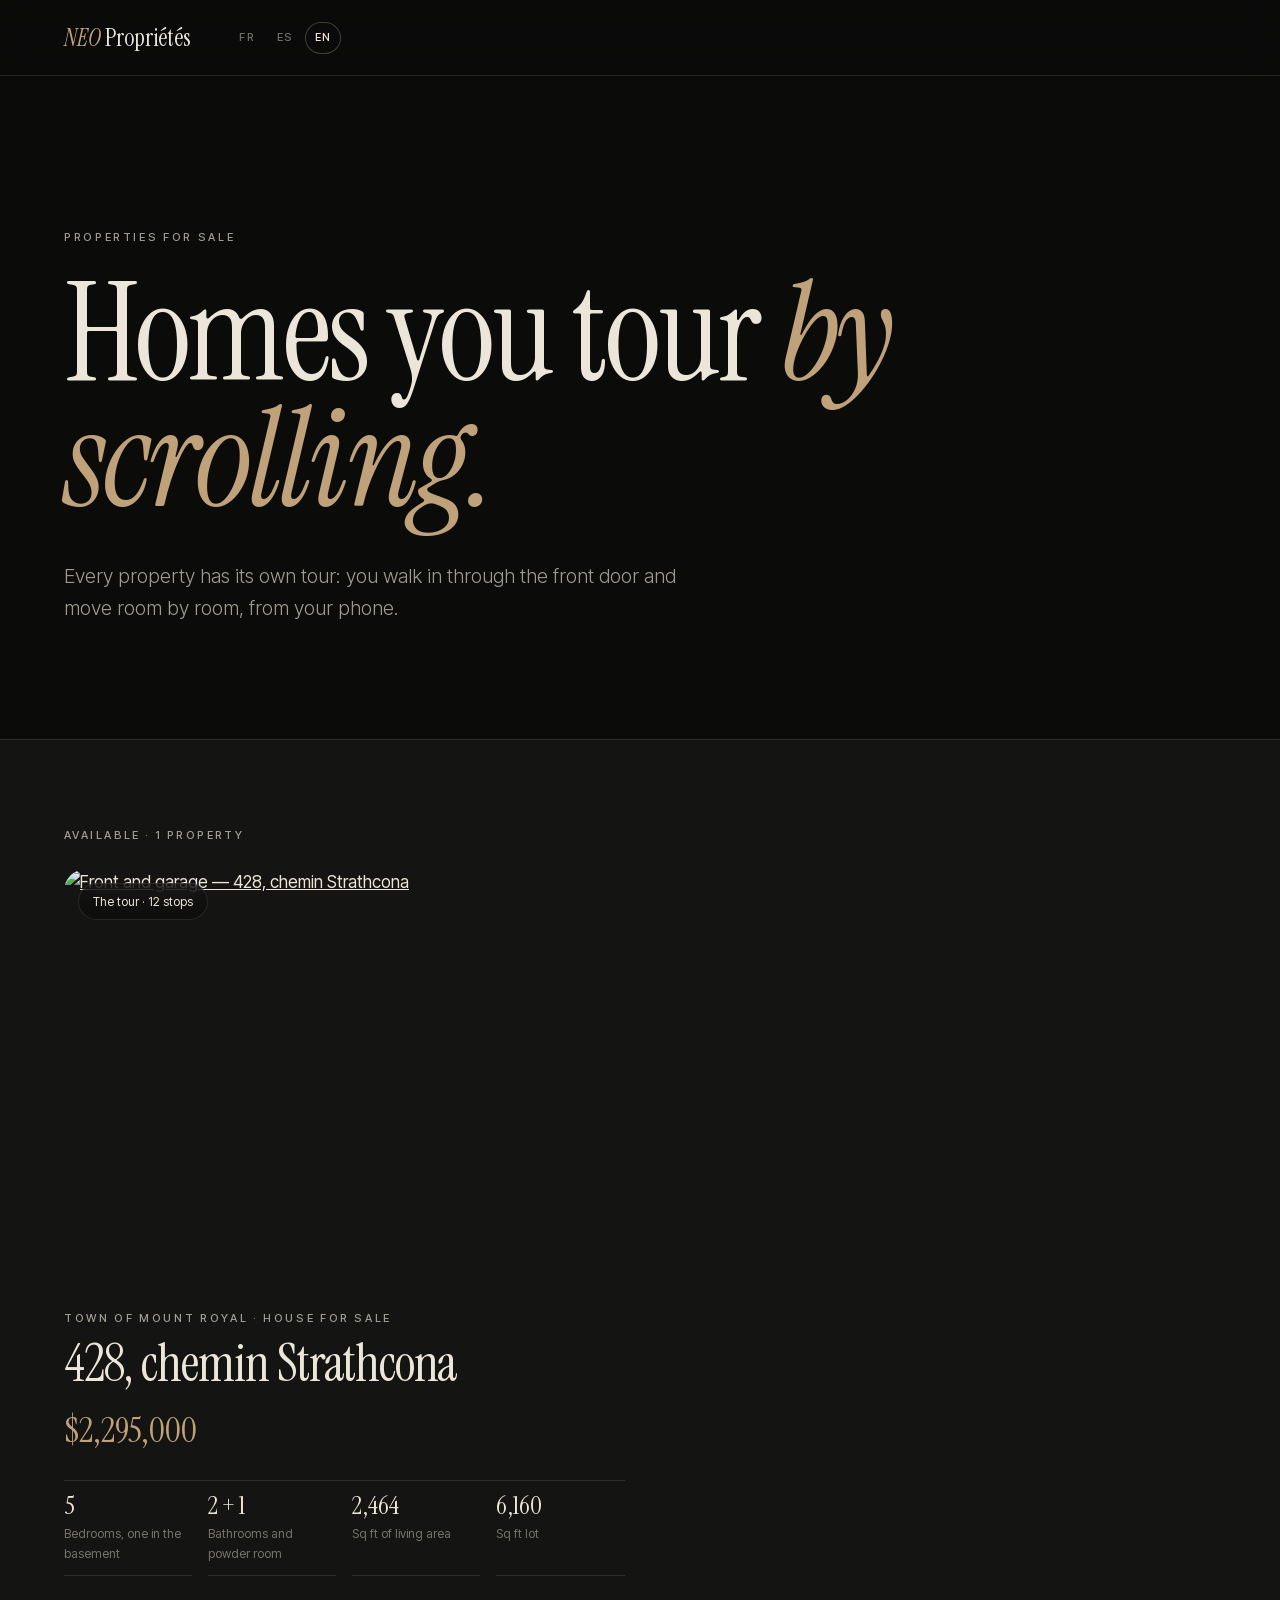
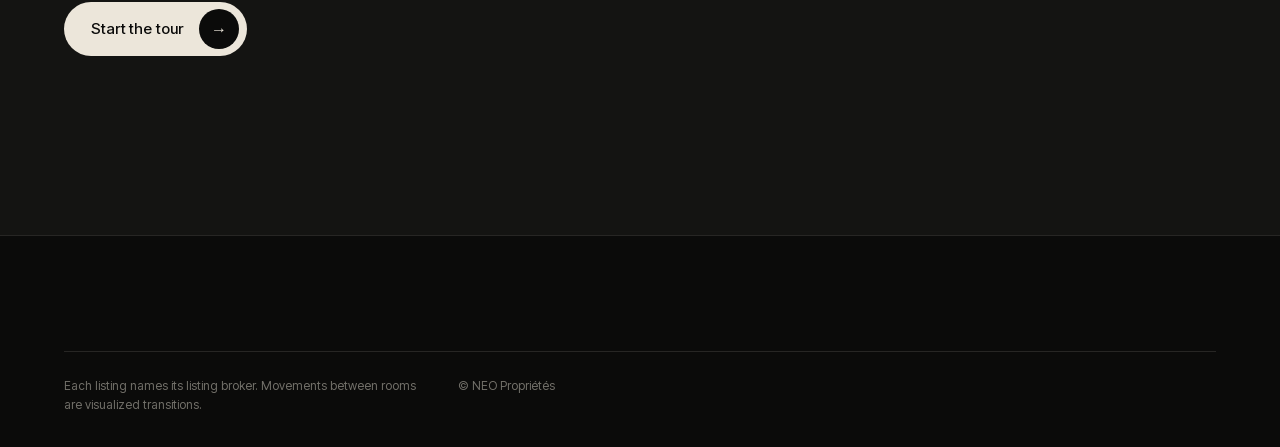
==== en/index.html @ 05c85eb3 "Catálogo de propiedades Co-Authored-By: Claude Opus 5.5 <noreply@anthropic.com>" ====
<!doctype html>
<html lang="en">
<head>
  <meta charset="utf-8">
  <meta name="robots" content="noindex, nofollow">
  <meta name="viewport" content="width=device-width, initial-scale=1, viewport-fit=cover">
  <title>Properties for sale · NEO Propriétés</title>
  <meta name="description" content="Every property has its own tour: you walk in through the front door and move room by room, from your phone.">
  <meta name="theme-color" content="#0B0B0A">
  <link rel="canonical" href="https://neomontreal.github.io/proprietes/en/">
  <link rel="alternate" hreflang="fr" href="https://neomontreal.github.io/proprietes/fr/"><link rel="alternate" hreflang="es" href="https://neomontreal.github.io/proprietes/es/"><link rel="alternate" hreflang="en" href="https://neomontreal.github.io/proprietes/en/">
  <meta property="og:type" content="website"><meta property="og:locale" content="en_CA">
  <meta property="og:title" content="Properties for sale · NEO Propriétés"><meta property="og:description" content="Every property has its own tour: you walk in through the front door and move room by room, from your phone.">
  <meta property="og:image" content="https://neomontreal.github.io/428-strathcona/assets/social/og-image-en.jpg">
  <link rel="preload" href="../assets/fonts/InstrumentSerif-normal.woff2" as="font" type="font/woff2" crossorigin>
  <link rel="stylesheet" href="../css/styles.css">
  <link rel="stylesheet" href="../css/catalog.css">
  <script>document.documentElement.classList.add('js');</script>
</head>
<body>
  <a class="skip" href="#contenu">Skip to content</a>
  <header class="site-header is-solid">
    <div class="wrap header__inner">
      <a class="brand" href="./"><span class="brand__num">NEO</span> <span class="brand__name">Propriétés</span></a>
      <ul class="langswitch" aria-label="Language"><li><a href="../fr/" hreflang="fr" lang="fr">FR</a></li><li><a href="../es/" hreflang="es" lang="es">ES</a></li><li><a href="../en/" hreflang="en" lang="en" aria-current="true">EN</a></li></ul>
    </div>
  </header>
  <main id="contenu">
    <section class="catalog-hero">
      <div class="wrap">
        <p class="label">Properties for sale</p>
        <h1>Homes you tour <em class="acc">by scrolling.</em></h1>
        <p class="lead">Every property has its own tour: you walk in through the front door and move room by room, from your phone.</p>
      </div>
    </section>
    <section class="section catalog-list" aria-label="Available">
      <div class="wrap">
        <p class="catalog-count">Available · 1 property</p>
        <div class="pgrid">
      <article class="pcard reveal">
        <a class="pcard__media" href="https://neomontreal.github.io/428-strathcona/en/">
          <img src="https://neomontreal.github.io/428-strathcona/assets/img/photo-06-960.webp" srcset="https://neomontreal.github.io/428-strathcona/assets/img/photo-06-640.webp 640w, https://neomontreal.github.io/428-strathcona/assets/img/photo-06-960.webp 960w, https://neomontreal.github.io/428-strathcona/assets/img/photo-06-1280.webp 1280w" sizes="(min-width: 900px) 44vw, 92vw" width="1536" height="1025" loading="lazy" decoding="async" alt="Front and garage — 428, chemin Strathcona">
          <span class="pcard__badge">The tour · 12 stops</span>
        </a>
        <div class="pcard__body">
          <p class="label">Town of Mount Royal · House for sale</p>
          <h2 class="pcard__title">428, chemin Strathcona</h2>
          <p class="pcard__price">$2,295,000</p>
          <dl class="pcard__facts"><div><dt>5</dt><dd>Bedrooms, one in the basement</dd></div><div><dt>2 + 1</dt><dd>Bathrooms and powder room</dd></div><div><dt>2,464</dt><dd>Sq ft of living area</dd></div><div><dt>6,160</dt><dd>Sq ft lot</dd></div></dl>
          <a class="btn btn--primary" href="https://neomontreal.github.io/428-strathcona/en/"><span class="btn__text">Start the tour</span><span class="btn__icon" aria-hidden="true"><i>→</i><i>→</i></span></a>
        </div>
      </article>
        </div>
      </div>
    </section>
  </main>
  <footer class="site-footer">
    <div class="wrap footer__legal"><p>Each listing names its listing broker. Movements between rooms are visualized transitions.</p><p>© NEO Propriétés</p></div>
  </footer>
  <script src="../js/catalog.js" defer></script>
</body>
</html>
---- css/styles.css ----
/* Sitio-recorrido de propiedad — sistema visual
   Oscuro y sobrio: dos negros cálidos, marfil y un solo acento champán.
   Titulares en Instrument Serif, texto e interfaz en Inter Tight. Mobile-first. */

@font-face { font-family: "Instrument Serif"; font-style: normal; font-weight: 400; font-display: swap;
  src: url("../assets/fonts/InstrumentSerif-normal.woff2") format("woff2"); }
@font-face { font-family: "Instrument Serif"; font-style: italic; font-weight: 400; font-display: swap;
  src: url("../assets/fonts/InstrumentSerif-italic.woff2") format("woff2"); }
@font-face { font-family: "Inter Tight"; font-style: normal; font-weight: 300 600; font-display: swap;
  src: url("../assets/fonts/InterTight-normal.woff2") format("woff2"); }

:root {
  --carbon: #0B0B0A;   /* fondo */
  --navy: #141412;     /* segundo negro (secciones alternas) */
  --bone: #ECE6DA;     /* marfil: texto */
  --steel: #BFA27A;    /* acento champán */

  --ink: var(--bone);
  --ink-2: color-mix(in srgb, var(--bone) 66%, transparent);
  --ink-3: color-mix(in srgb, var(--bone) 46%, transparent);
  --line: color-mix(in srgb, var(--bone) 12%, transparent);
  --line-2: color-mix(in srgb, var(--bone) 24%, transparent);
  --danger: #E58B6F;

  --serif: "Instrument Serif", "Times New Roman", serif;
  --sans: "Inter Tight", "Helvetica Neue", Arial, sans-serif;

  --gutter: clamp(20px, 5vw, 80px);
  --max: 1320px;
  --header-h: 64px;
  --dock-h: 84px;
  --r: 22px;
  --safe-b: env(safe-area-inset-bottom, 0px);
  --gap: clamp(16px, 2.4vw, 32px);
  --section-y: clamp(96px, 14vw, 200px);
  --ease: cubic-bezier(.16, 1, .3, 1);
  --ease-ui: cubic-bezier(.4, 0, .2, 1);
}

*, *::before, *::after { box-sizing: border-box; }
html { -webkit-text-size-adjust: 100%; scroll-padding-top: calc(var(--header-h) + 8px); color-scheme: dark; }
html.no-scroll { overflow: hidden; }
@media (prefers-reduced-motion: no-preference) { html { scroll-behavior: smooth; } }
body { margin: 0; background: var(--carbon); color: var(--ink); font: 400 1.0625rem/1.6 var(--sans);
  -webkit-font-smoothing: antialiased; text-rendering: optimizeLegibility; overflow-x: clip; -webkit-tap-highlight-color: transparent;
  padding-bottom: calc(var(--dock-h) + var(--safe-b)); }
img, svg { display: block; max-width: 100%; }
img { height: auto; }
h1, h2, h3, p, ul, ol, dl, dd, figure { margin: 0; }
ul, ol { padding: 0; list-style: none; }
a { color: inherit; }
button, input, select, textarea { font: inherit; color: inherit; }
[hidden] { display: none !important; }
::selection { background: var(--steel); color: var(--carbon); }
:focus-visible { outline: 1px solid var(--steel); outline-offset: 4px; }

.skip { position: absolute; left: 12px; top: -100px; z-index: 100; background: var(--ink); color: var(--carbon); padding: 12px 18px; border-radius: 999px; font-weight: 500; text-decoration: none; }
.skip:focus { top: 12px; }
.sr { position: absolute; width: 1px; height: 1px; overflow: hidden; clip: rect(0 0 0 0); white-space: nowrap; }
.wrap { width: min(100% - 2 * var(--gutter), var(--max)); margin-inline: auto; }

/* ---------- Tipografía ---------- */
h1, h2, h3 { font-family: var(--serif); font-weight: 400; letter-spacing: -0.02em; }
h1 { font-size: clamp(3.8rem, 19vw, 12rem); line-height: .86; }
h2 { font-size: clamp(2.7rem, 11vw, 6.2rem); line-height: .96; }
h3 { font-size: clamp(1.6rem, 5vw, 2.4rem); line-height: 1.05; }
em.acc { font-style: italic; color: var(--steel); }
.label { display: flex; align-items: center; gap: 12px; margin-bottom: 1.6rem; font: 500 .6875rem/1.4 var(--sans);
  letter-spacing: .24em; text-transform: uppercase; color: var(--ink-2); }
.lead { font-size: clamp(1.0625rem, 4vw, 1.25rem); font-weight: 300; line-height: 1.6; color: var(--ink-2); max-width: 32em; }
.lead p + p { margin-top: 1em; }
.lead strong { font-weight: 500; color: var(--ink); }
.section-note { margin-top: 22px; max-width: 36em; font-size: .875rem; color: var(--ink-3); }

.line { display: block; overflow: hidden; padding-bottom: .06em; }
.line > span { display: block; }

/* ---------- Botones: píldora con relleno que sube y flecha que se desliza ---------- */
.btn { position: relative; isolation: isolate; overflow: hidden; display: inline-flex; align-items: center; justify-content: space-between; gap: 16px;
  min-height: 54px; padding: 0 7px 0 26px; border: 1px solid transparent; border-radius: 999px; cursor: pointer; text-decoration: none;
  font: 500 .9375rem/1 var(--sans); letter-spacing: .01em; white-space: nowrap;
  transition: color .5s var(--ease), border-color .5s var(--ease), transform .35s var(--ease); }
.btn::before { content: ""; position: absolute; inset: -1px; z-index: -1; border-radius: inherit; background: var(--btn-fill); transform: translateY(102%); transition: transform .65s var(--ease); }
.btn:hover::before, .btn:focus-visible::before { transform: none; }
.btn:active { transform: scale(.98); }
.btn__icon { position: relative; display: grid; place-items: center; width: 40px; height: 40px; flex: none; overflow: hidden; border-radius: 50%;
  background: var(--icon-bg); color: var(--icon-fg); transition: background-color .5s var(--ease), color .5s var(--ease); }
.btn__icon i { grid-area: 1 / 1; font-style: normal; font-size: 1rem; line-height: 1; transition: transform .55s var(--ease); }
.btn__icon i:last-child { transform: translateX(-180%); }
.btn:hover .btn__icon i:first-child { transform: translateX(180%); }
.btn:hover .btn__icon i:last-child { transform: none; }
.btn--down .btn__icon i:last-child { transform: translateY(-180%); }
.btn--down:hover .btn__icon i:first-child { transform: translateY(180%); }
.btn--down:hover .btn__icon i:last-child { transform: none; }
.btn--primary { background: var(--ink); color: var(--carbon); --btn-fill: var(--steel); --icon-bg: var(--carbon); --icon-fg: var(--ink); }
.btn--ghost { border-color: var(--line-2); color: var(--ink); --btn-fill: var(--ink); --icon-bg: color-mix(in srgb, var(--ink) 10%, transparent); --icon-fg: var(--ink); }
.btn--ghost:hover { color: var(--carbon); border-color: var(--ink); --icon-bg: var(--carbon); }
.btn:not(:has(.btn__icon)) { justify-content: center; padding: 0 24px; }
.btn[disabled] { opacity: .6; cursor: progress; }

/* ---------- Encabezado ---------- */
.progress { position: fixed; inset: 0 0 auto 0; height: 1px; z-index: 70; pointer-events: none; }
.progress i { display: block; height: 100%; background: var(--steel); transform-origin: 0 50%; transform: scaleX(var(--p, 0)); }
.site-header { position: fixed; inset: 0 0 auto 0; z-index: 50; height: var(--header-h); border-bottom: 1px solid transparent;
  transition: background-color .5s var(--ease-ui), border-color .5s var(--ease-ui); }
.site-header::before { content: ""; position: absolute; inset: 0 0 -72px 0; z-index: -1; pointer-events: none; transition: opacity .5s var(--ease-ui);
  background: linear-gradient(to bottom, color-mix(in srgb, var(--carbon) 62%, transparent), color-mix(in srgb, var(--carbon) 24%, transparent) 55%, transparent); }
.site-header.is-solid::before { opacity: 0; }
.site-header.is-solid { background: color-mix(in srgb, var(--carbon) 80%, transparent); border-bottom-color: var(--line);
  -webkit-backdrop-filter: blur(16px) saturate(1.2); backdrop-filter: blur(16px) saturate(1.2); }
.header__inner { height: 100%; display: flex; align-items: center; gap: clamp(16px, 3vw, 44px); }
.brand { font-family: var(--serif); font-size: 1.375rem; line-height: 1; text-decoration: none; white-space: nowrap; }
.brand__num { font-style: italic; color: var(--steel); }
.topnav, .header__cta { display: none; }
.langswitch { display: flex; gap: 2px; margin-left: auto; }
.langswitch a { display: inline-grid; place-items: center; min-width: 36px; height: 32px; padding: 0 8px; border-radius: 999px; text-decoration: none;
  font: 500 .6875rem/1 var(--sans); letter-spacing: .16em; color: var(--ink-3); transition: color .3s var(--ease-ui); }
.langswitch a:hover, .langswitch a[aria-current="true"] { color: var(--ink); }
.langswitch a[aria-current="true"] { box-shadow: inset 0 0 0 1px var(--line-2); }

/* ---------- Secciones ---------- */
.section { position: relative; padding-block: var(--section-y); border-top: 1px solid var(--line); }
.section:nth-of-type(even) { background: var(--navy); }
.section-head { margin-bottom: clamp(48px, 7vw, 104px); }
.section-head h2 { max-width: 12em; }
.section-head--row { display: grid; gap: 24px; align-items: end; }

/* La maison: cifras */
.facts { display: grid; grid-template-columns: repeat(2, 1fr); column-gap: var(--gap); }
.facts > div { padding: 22px 0 34px; border-top: 1px solid var(--line); }
.facts dt { font-family: var(--serif); font-size: clamp(3.2rem, 13vw, 6rem); line-height: 1; letter-spacing: -0.02em; font-variant-numeric: lining-nums; }
.facts dd { margin-top: 12px; max-width: 16em; font: 500 .6875rem/1.5 var(--sans); letter-spacing: .16em; text-transform: uppercase; color: var(--ink-2); }
.details { display: grid; margin-top: clamp(48px, 7vw, 88px); }
.details > div { display: grid; gap: 4px; padding: 18px 0; border-top: 1px solid var(--line); }
.details dt { font-size: .8125rem; color: var(--ink-3); }
.details dd { font-weight: 400; }

/* Planos */
.plans__rail { display: flex; gap: 14px; overflow-x: auto; scroll-snap-type: x mandatory; padding: 0 var(--gutter) 8px; scroll-padding-inline: var(--gutter); scrollbar-width: none; }
.plans__rail::-webkit-scrollbar { display: none; }
.plan { flex: 0 0 80%; scroll-snap-align: start; }
.plan__img { display: grid; place-items: center; aspect-ratio: 1; padding: 26px; overflow: hidden; border: 1px solid var(--line); border-radius: var(--r); background: var(--carbon);
  transition: border-color .5s var(--ease-ui); }
.plan__img img { width: 100%; height: 100%; object-fit: contain; filter: grayscale(1) invert(1); mix-blend-mode: screen; opacity: .82; transition: transform .9s var(--ease), opacity .5s; }
.plan__img:hover { border-color: var(--line-2); }
.plan__img:hover img { transform: scale(1.04); opacity: 1; }
.plan__name { margin-top: 16px; font-family: var(--serif); font-size: 1.6rem; line-height: 1.1; }
.plan__area { margin-top: 4px; font-size: .8125rem; color: var(--steel); }

/* Galería */
.gallery { --rail-h: min(60svh, 520px); }
.gallery__note { color: var(--ink-3); max-width: 28em; }
.gallery__rail { display: flex; gap: 12px; overflow-x: auto; scroll-snap-type: x mandatory; padding-inline: var(--gutter); scroll-padding-inline: var(--gutter); scrollbar-width: none; overscroll-behavior-x: contain; }
.gallery__rail::-webkit-scrollbar { display: none; }
.g-item { flex: none; scroll-snap-align: start; }
.g-open { display: block; padding: 0; border: 0; overflow: hidden; border-radius: 14px; background: var(--navy); cursor: zoom-in; }
.g-open img { height: var(--rail-h); width: auto; max-width: none; transition: transform 1.1s var(--ease), opacity .5s; }
.g-open:hover img { transform: scale(1.035); }
.g-item figcaption { margin-top: 12px; font-size: .8125rem; color: var(--ink-3); }
.g-count { display: flex; justify-content: space-between; margin-top: 24px; font-size: .8125rem; letter-spacing: .12em; color: var(--ink-2); }
.g-count em { font-style: normal; color: var(--ink-3); }

/* Barrio */
.area__grid { display: grid; gap: clamp(32px, 5vw, 80px); }
.area__points { margin-top: 36px; border-bottom: 1px solid var(--line); }
.area__points li { display: flex; align-items: center; gap: 16px; padding: 16px 0; border-top: 1px solid var(--line); font-size: 1.0625rem; }
.area__points li::before { content: ""; width: 6px; height: 6px; border-radius: 50%; background: var(--steel); flex: none; }
.area__nearby { margin: 26px 0 32px; max-width: 34em; font-size: .9375rem; color: var(--ink-3); }

/* Precio: el final del recorrido */
.price { overflow: hidden; text-align: center; background: radial-gradient(60% 50% at 50% 55%, color-mix(in srgb, var(--steel) 10%, transparent), transparent 70%), var(--carbon) !important; }
.price__inner { display: grid; justify-items: center; }
.price__inner .label { justify-content: center; }
.price h2 { max-width: 10em; }
.price__reveal { margin-top: clamp(40px, 7vw, 80px); }
.price__value { font-family: var(--serif); font-size: clamp(3.4rem, 15vw, 10.5rem); line-height: 1; letter-spacing: -0.03em; font-variant-numeric: lining-nums; white-space: nowrap; }
.price__value span { display: inline-block; }
.price__note { margin-top: 18px; font: 500 .6875rem/1 var(--sans); letter-spacing: .24em; text-transform: uppercase; color: var(--steel); }
.price__details { display: grid; width: min(100%, 720px); margin-top: clamp(40px, 6vw, 72px); text-align: left; }
.price__details > div { display: flex; justify-content: space-between; gap: 20px; padding: 16px 0; border-top: 1px solid var(--line); font-size: .9375rem; }
.price__details dt { color: var(--ink-3); }
.price__details dd { text-align: right; }
.price__cta { margin-top: 44px; }

/* Visitar */
.contact__grid { display: grid; gap: clamp(48px, 6vw, 96px); }
.contact__intro h2 { margin-bottom: 26px; }
.broker { display: grid; gap: 4px; margin-top: 36px; padding-top: 24px; border-top: 1px solid var(--line); max-width: 30em; color: var(--ink-2); font-size: .9375rem; }
.broker__name { font-family: var(--serif); font-size: 1.9rem; line-height: 1.1; color: var(--ink); }
.broker__agency { font-size: .8125rem; letter-spacing: .12em; text-transform: uppercase; color: var(--steel); }
.direct { margin-top: 28px; border-bottom: 1px solid var(--line); max-width: 30em; }
.direct__item { display: grid; grid-template-columns: 1fr auto; align-items: center; padding: 16px 0; border-top: 1px solid var(--line); text-decoration: none; transition: padding .4s var(--ease); }
.direct__item:hover { padding-left: 8px; }
.direct__label { font-size: .75rem; letter-spacing: .14em; text-transform: uppercase; color: var(--ink-3); }
.direct__text { grid-column: 1; font-size: 1.125rem; }

.fields { display: grid; gap: 30px var(--gap); }
.field { display: grid; gap: 10px; align-content: start; }
.field > label { font: 500 .6875rem/1.4 var(--sans); letter-spacing: .18em; text-transform: uppercase; color: var(--ink-2); }
.opt { text-transform: none; letter-spacing: 0; color: var(--ink-3); font-weight: 400; }
input[type="text"], input[type="date"], input[type="number"], select, textarea { width: 100%; min-height: 50px; padding: 12px 0; border: 0; border-bottom: 1px solid var(--line-2);
  border-radius: 0; background: transparent; color: var(--ink); font-size: 1.0625rem; transition: border-color .35s var(--ease-ui); }
textarea { min-height: 120px; resize: vertical; line-height: 1.5; }
select { appearance: none; padding-right: 28px; cursor: pointer;
  background: linear-gradient(45deg, transparent 50%, var(--ink-2) 50%) calc(100% - 10px) 55% / 6px 6px no-repeat,
              linear-gradient(135deg, var(--ink-2) 50%, transparent 50%) calc(100% - 4px) 55% / 6px 6px no-repeat; }
select option { background: var(--navy); color: var(--ink); }
input:hover, select:hover, textarea:hover { border-bottom-color: var(--ink-2); }
input:focus-visible, select:focus-visible, textarea:focus-visible { outline: 0; border-bottom-color: var(--steel); }
[aria-invalid="true"] { border-bottom-color: var(--danger) !important; }
.hint { font-size: .75rem; color: var(--ink-3); }
.error { font-size: .8125rem; color: var(--danger); }
.check { display: flex; gap: 10px; align-items: center; font-size: .875rem; color: var(--ink-2); cursor: pointer; }
.check input { width: 18px; height: 18px; accent-color: var(--steel); }
.hp { position: absolute; left: -9999px; width: 1px; height: 1px; overflow: hidden; }
.form-actions { display: flex; flex-wrap: wrap; align-items: center; gap: 20px; margin-top: 40px; }
.privacy { font-size: .875rem; color: var(--ink-3); }
.form-alert { margin-bottom: 28px; padding: 14px 18px; border: 1px solid var(--danger); border-radius: 14px; color: var(--danger); font-size: .9375rem; }
.form-status { margin-top: 18px; min-height: 1.6em; font-size: .9375rem; }
.form-status[data-state="error"] { color: var(--danger); }
.form-success { padding: clamp(28px, 4vw, 48px); border: 1px solid var(--line-2); border-radius: var(--r); }
.form-success h3 { margin-bottom: 14px; }
.form-success p { margin-bottom: 26px; color: var(--ink-2); }

/* Pie */
.site-footer { padding-top: clamp(64px, 9vw, 120px); border-top: 1px solid var(--line); }
.footer__grid { display: grid; gap: 40px; padding-bottom: clamp(40px, 6vw, 80px); }
.footer__mark { font-family: var(--serif); font-size: clamp(3rem, 14vw, 7rem); line-height: .9; letter-spacing: -0.02em; margin-bottom: 14px; }
.footer__mark span { font-style: italic; color: var(--steel); }
.footer__id .label { margin: 0; }
.footer__nav ul, .footer__social { display: grid; gap: 12px; }
.footer__nav a, .footer__social a { text-decoration: none; color: var(--ink-2); transition: color .3s; }
.footer__nav a:hover, .footer__social a:hover { color: var(--ink); }
.footer__legal { display: grid; gap: 8px; padding-block: 24px 32px; border-top: 1px solid var(--line); font-size: .75rem; line-height: 1.6; color: var(--ink-3); }

/* ---------- Barra inferior (celular) y hoja de menú ---------- */
.dock { position: fixed; z-index: 55; left: 12px; right: 12px; bottom: calc(12px + var(--safe-b)); display: flex; gap: 6px; padding: 6px;
  border: 1px solid var(--line); border-radius: 999px; background: color-mix(in srgb, var(--carbon) 72%, transparent);
  -webkit-backdrop-filter: blur(18px) saturate(1.3); backdrop-filter: blur(18px) saturate(1.3); box-shadow: 0 18px 50px rgba(0, 0, 0, .45); }
.dock__menu { display: flex; align-items: center; gap: 14px; flex: 1 1 0; min-width: 0; height: 54px; padding: 0 20px 0 18px; border: 0; border-radius: 999px;
  background: transparent; color: var(--ink); cursor: pointer; text-align: left; transition: background-color .3s; }
.dock__menu:active { background: color-mix(in srgb, var(--ink) 8%, transparent); }
.dock__bars { display: grid; gap: 5px; width: 18px; flex: none; }
.dock__bars i { display: block; height: 1px; background: currentColor; }
.dock__bars i:nth-child(2) { width: 60%; }
.dock__label { display: grid; min-width: 0; line-height: 1.2; }
.dock__label small { font-size: .625rem; letter-spacing: .2em; text-transform: uppercase; color: var(--ink-3); }
.dock__label strong { font-weight: 500; font-size: .9375rem; white-space: nowrap; overflow: hidden; text-overflow: ellipsis; }
.dock__cta { flex: 1 1 0; min-height: 54px; padding: 0 14px; font-size: .875rem; }
.dock[data-at="visiter"] .dock__cta { display: none; }

.sheet { position: fixed; inset: 0; width: 100%; height: 100%; max-width: none; max-height: none; margin: 0; padding: 0; border: 0; background: transparent; color: var(--ink); overflow: hidden; }
.sheet::backdrop { background: color-mix(in srgb, var(--carbon) 70%, transparent); opacity: 0; transition: opacity .4s ease; }
.sheet.is-open::backdrop { opacity: 1; }
.sheet__panel { position: absolute; inset: auto 0 0 0; max-height: 92svh; overflow-y: auto; padding: 10px var(--gutter) calc(24px + var(--safe-b));
  background: var(--navy); border-top: 1px solid var(--line); border-radius: var(--r) var(--r) 0 0; transform: translateY(102%); transition: transform .6s var(--ease); }
.sheet.is-open .sheet__panel { transform: none; }
.sheet__grab { width: 40px; height: 3px; margin: 6px auto 16px; border-radius: 3px; background: var(--line-2); }
.sheet__top { display: flex; justify-content: space-between; align-items: center; margin-bottom: 4px; }
.sheet__top .label { margin: 0; }
.sheet__close { min-height: 40px; padding: 0 16px; border: 1px solid var(--line-2); border-radius: 999px; background: transparent; cursor: pointer; font-size: .8125rem; }
.sheet__list a { display: grid; grid-template-columns: 40px 1fr auto; align-items: center; min-height: 66px; border-bottom: 1px solid var(--line); text-decoration: none; }
.sheet__num { font-size: .75rem; letter-spacing: .1em; color: var(--steel); }
.sheet__text { font-family: var(--serif); font-size: 2rem; line-height: 1; }
.sheet__contact { display: flex; flex-wrap: wrap; gap: 10px; margin-top: 18px; }
.sheet__quick { display: inline-flex; align-items: center; min-height: 44px; padding: 0 18px; border: 1px solid var(--line-2); border-radius: 999px; text-decoration: none; font-size: .9375rem; }
.langswitch--sheet { margin: 20px 0 0; justify-content: flex-start; }
.langswitch--sheet a { min-width: 48px; height: 42px; box-shadow: inset 0 0 0 1px var(--line); }
.sheet__cta { width: 100%; margin-top: 18px; }
@media (prefers-reduced-motion: no-preference) {
  .sheet.is-open .sheet__list li { animation: fade-up .6s var(--ease) both; }
  .sheet.is-open .sheet__list li:nth-child(2) { animation-delay: .04s; } .sheet.is-open .sheet__list li:nth-child(3) { animation-delay: .08s; }
  .sheet.is-open .sheet__list li:nth-child(4) { animation-delay: .12s; } .sheet.is-open .sheet__list li:nth-child(5) { animation-delay: .16s; }
  .sheet.is-open .sheet__list li:nth-child(6) { animation-delay: .2s; }
}

/* Lightbox */
.lightbox { border: 0; padding: 0; width: 100vw; max-width: none; height: 100dvh; max-height: none; background: var(--carbon); color: var(--ink); }
.lightbox::backdrop { background: var(--carbon); }
.lightbox[open] { display: grid; grid-template-columns: auto 1fr auto; align-items: center; gap: 8px; padding: 64px 8px 24px; }
.lightbox figure { min-width: 0; display: grid; justify-items: center; gap: 14px; }
.lightbox img { max-width: 100%; max-height: calc(100dvh - 160px); width: auto; height: auto; object-fit: contain; border-radius: 10px; }
.lightbox figcaption { font-size: .8125rem; color: var(--ink-2); text-align: center; }
.lb-close { position: absolute; top: 14px; right: 14px; min-height: 42px; padding: 0 18px; border: 1px solid var(--line-2); border-radius: 999px; background: transparent; cursor: pointer; font-size: .8125rem; }
.lb-nav { width: 44px; height: 44px; border: 1px solid var(--line-2); border-radius: 50%; background: transparent; font-size: 1.1rem; cursor: pointer; transition: background-color .3s; }
.lb-nav:hover { background: color-mix(in srgb, var(--ink) 10%, transparent); }

/* ---------- Movimiento ---------- */
@keyframes rise { from { transform: translateY(105%); } to { transform: none; } }
@keyframes fade-up { from { opacity: 0; transform: translateY(16px); } to { opacity: 1; transform: none; } }
@keyframes cue { 0%, 100% { transform: scaleX(.3); } 50% { transform: scaleX(1); } }
@media (prefers-reduced-motion: no-preference) {
  .line > span { animation: rise 1.4s var(--ease) calc(var(--d, 0s) + .2s) both; }
}
.w { display: inline-block; overflow: hidden; vertical-align: top; padding-bottom: .12em; margin-bottom: -.12em; }
.w > i { display: inline-block; font-style: inherit; transform: translateY(110%); transition: transform 1.2s var(--ease); transition-delay: calc(var(--k, 0) * 45ms); }
em.acc .w > i { font-style: italic; }
.is-in .w > i { transform: none; }
[data-split="scrub"] .w { display: inline; overflow: visible; padding: 0; margin: 0; opacity: .22; transition: opacity .4s linear; }
[data-split="scrub"] .w.on { opacity: 1; }
.js.split-pending [data-split] { visibility: hidden; }
.reveal-on .reveal { opacity: 0; transform: translateY(24px); transition: opacity 1s var(--ease), transform 1.2s var(--ease); transition-delay: calc(var(--i, 0) * 80ms); }
.reveal-on .reveal.is-in { opacity: 1; transform: none; }
/* El precio se descubre de izquierda a derecha */
.reveal-on .price__reveal .price__value span { clip-path: inset(0 100% 0 0); transition: clip-path 1.8s var(--ease) .2s; }
.reveal-on .price__reveal.is-in .price__value span { clip-path: inset(0 0 0 0); }

@media (prefers-reduced-motion: reduce) {
  *, *::before, *::after { animation: none !important; transition: none !important; scroll-behavior: auto !important; }
  .reveal-on .reveal { opacity: 1; transform: none; }
  .w > i { transform: none !important; }
  [data-split="scrub"] .w { opacity: 1 !important; }
}

/* ================= Tableta y escritorio ================= */
@media (min-width: 640px) {
  .fields { grid-template-columns: 1fr 1fr; } .field--full { grid-column: 1 / -1; }
}
@media (min-width: 900px) {
  :root { --header-h: 76px; }
  body { padding-bottom: 0; }
  .dock, .sheet { display: none; }
  .brand { font-size: 1.5rem; }
  .topnav { display: block; margin-left: auto; }
  .topnav ul { display: flex; gap: clamp(20px, 2.6vw, 40px); }
  .topnav a { position: relative; padding: 6px 0; text-decoration: none; font-size: .875rem; color: var(--ink-2); transition: color .3s; }
  .topnav a::after { content: ""; position: absolute; left: 0; right: 0; bottom: 0; height: 1px; background: var(--steel); transform: scaleX(0); transform-origin: 100% 50%; transition: transform .5s var(--ease); }
  .topnav a:hover { color: var(--ink); }
  .topnav a:hover::after { transform: scaleX(1); transform-origin: 0 50%; }
  .langswitch { margin-left: 0; }
  .header__cta { display: inline-flex; min-height: 46px; padding-left: 20px; font-size: .875rem; }
  .header__cta .btn__icon { width: 34px; height: 34px; }

  .section-head--row { grid-template-columns: 1fr 1fr; }
  .facts { grid-template-columns: repeat(3, 1fr); }
  .details { grid-template-columns: repeat(3, 1fr); column-gap: var(--gap); }
  .plans__rail { display: grid; grid-template-columns: repeat(4, 1fr); gap: var(--gap); overflow: visible; padding: 0; width: min(100% - 2 * var(--gutter), var(--max)); margin-inline: auto; }
  .gallery__rail { display: block; columns: 3; column-gap: var(--gap); overflow: visible; padding: 0; width: min(100% - 2 * var(--gutter), var(--max)); margin-inline: auto; }
  .g-item { break-inside: avoid; margin-bottom: var(--gap); }
  .g-open { width: 100%; }
  .g-open img { width: 100%; height: auto; }
  .g-count { display: none; }
  .area__grid { grid-template-columns: 5fr 6fr; align-items: start; }
  .contact__grid { grid-template-columns: 5fr 7fr; align-items: start; }
  .contact__intro { position: sticky; top: calc(var(--header-h) + 40px); }
  .footer__grid { grid-template-columns: 1fr auto auto; align-items: end; gap: clamp(32px, 6vw, 96px); }
  .footer__legal { grid-template-columns: repeat(3, 1fr); column-gap: var(--gap); }
}
---- css/catalog.css ----
/* Catálogo de propiedades: usa styles.css (tokens, tipografía, botones) y agrega la portada y las tarjetas */
.catalog-hero { padding: calc(var(--header-h) + clamp(64px, 12vw, 160px)) 0 clamp(56px, 9vw, 120px); }
.catalog-hero h1 { font-size: clamp(3.2rem, 13vw, 8.6rem); line-height: .92; max-width: 11em; }
.catalog-hero .lead { margin-top: clamp(24px, 3vw, 36px); }
.catalog-count { margin-bottom: 28px; font: 500 .6875rem/1 var(--sans); letter-spacing: .22em; text-transform: uppercase; color: var(--ink-2); }
.catalog-list { padding-top: clamp(48px, 7vw, 96px); }

.pgrid { display: grid; gap: clamp(40px, 6vw, 72px) var(--gap); }
.pcard { display: grid; gap: 22px; }
.pcard__media { position: relative; display: block; overflow: hidden; border-radius: var(--r); aspect-ratio: 4 / 3; background: var(--navy); }
.pcard__media img { width: 100%; height: 100%; object-fit: cover; transition: transform 1.2s var(--ease); }
.pcard__media:hover img { transform: scale(1.04); }
.pcard__badge { position: absolute; left: 14px; top: 14px; padding: 8px 14px; border-radius: 999px; font-size: .75rem;
  background: color-mix(in srgb, var(--carbon) 60%, transparent); -webkit-backdrop-filter: blur(12px); backdrop-filter: blur(12px); border: 1px solid var(--line); }
.pcard__body .label { margin-bottom: 12px; }
.pcard__title { font-size: clamp(2rem, 7vw, 3.2rem); line-height: 1; }
.pcard__price { margin-top: 12px; font-family: var(--serif); font-size: clamp(1.6rem, 6vw, 2.2rem); color: var(--steel); }
.pcard__facts { display: grid; grid-template-columns: repeat(2, 1fr); margin: 22px 0 26px; border-top: 1px solid var(--line); }
.pcard__facts > div { padding: 12px 0; border-bottom: 1px solid var(--line); }
.pcard__facts dt { font-family: var(--serif); font-size: 1.6rem; line-height: 1; }
.pcard__facts dd { margin-top: 6px; font-size: .75rem; color: var(--ink-3); }
.pcard.is-sold .pcard__media img { filter: grayscale(1); opacity: .6; }

.catalog-contact h2 { margin-bottom: 22px; max-width: 12em; }
.catalog-contact__links { display: flex; flex-wrap: wrap; gap: 12px; margin-top: 34px; }
body { padding-bottom: 0; }

@media (min-width: 900px) {
  .pgrid { grid-template-columns: 1fr 1fr; }
  .pcard__facts { grid-template-columns: repeat(4, 1fr); column-gap: 16px; }
}
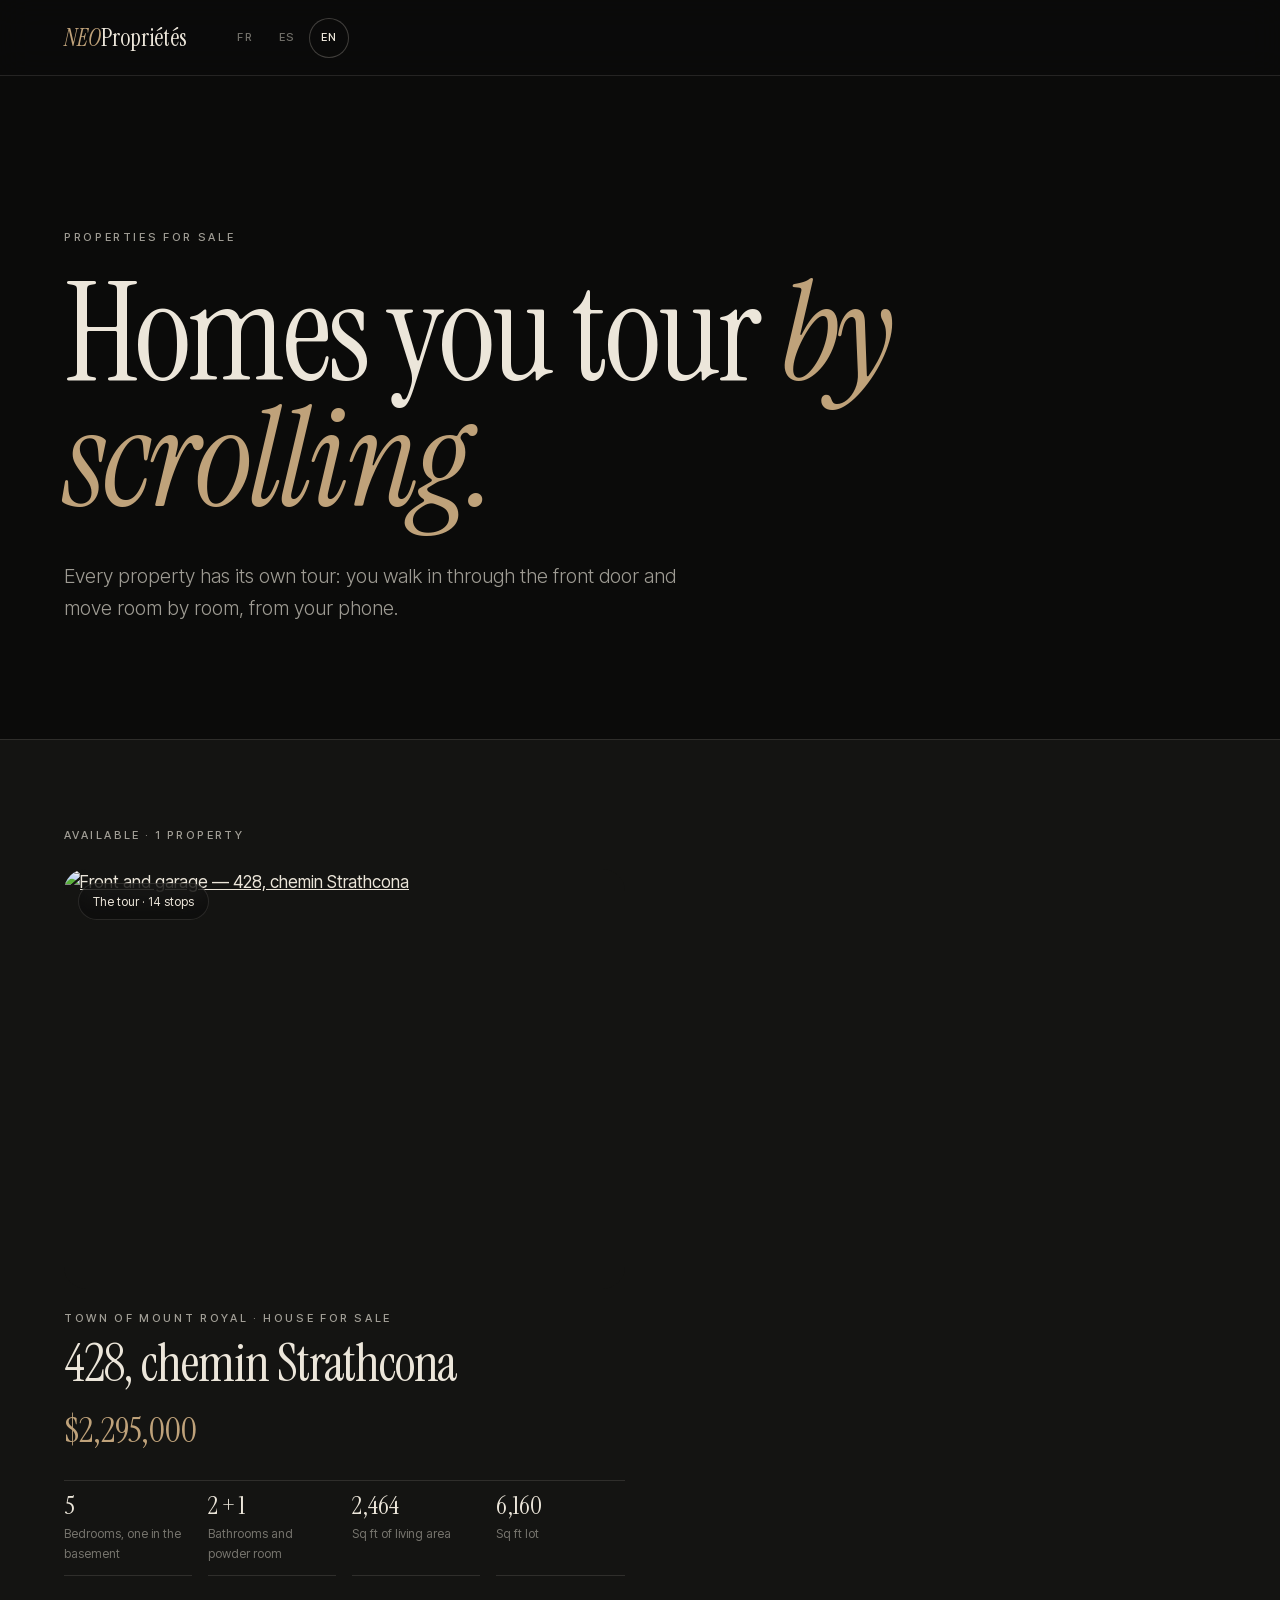
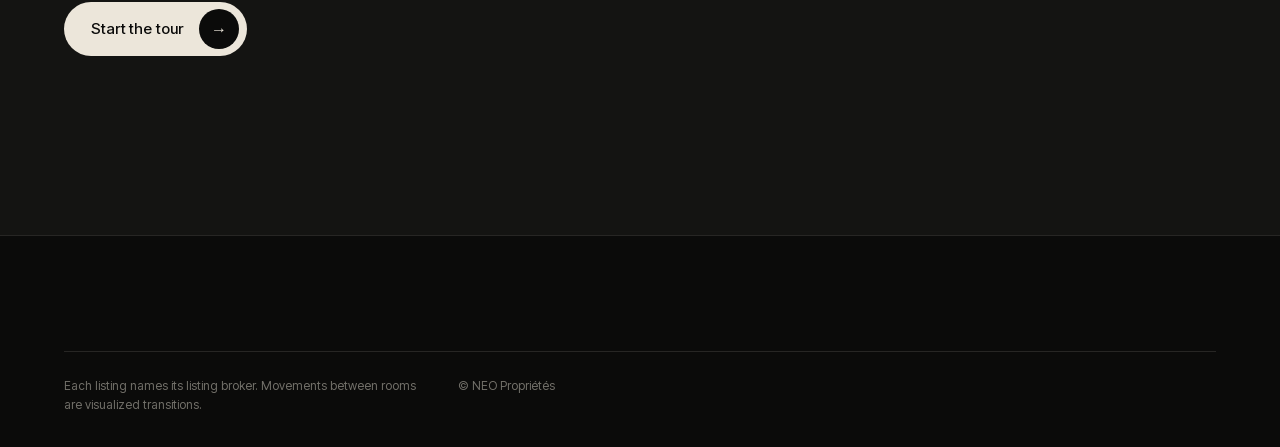
==== commit bfa8def6: "Catálogo: estilos actualizados (zonas táctiles, textos) Co-Authored-By: Claude Opus 5.5 <noreply@ant" ====
--- a/en/index.html
+++ b/en/index.html
@@ -39,8 +39,8 @@
         <div class="pgrid">
       <article class="pcard reveal">
         <a class="pcard__media" href="https://neomontreal.github.io/428-strathcona/en/">
-          <img src="https://neomontreal.github.io/428-strathcona/assets/img/photo-06-960.webp" srcset="https://neomontreal.github.io/428-strathcona/assets/img/photo-06-640.webp 640w, https://neomontreal.github.io/428-strathcona/assets/img/photo-06-960.webp 960w, https://neomontreal.github.io/428-strathcona/assets/img/photo-06-1280.webp 1280w" sizes="(min-width: 900px) 44vw, 92vw" width="1536" height="1025" loading="lazy" decoding="async" alt="Front and garage — 428, chemin Strathcona">
-          <span class="pcard__badge">The tour · 12 stops</span>
+          <img src="https://neomontreal.github.io/428-strathcona/assets/img/photo-06-960.webp" srcset="https://neomontreal.github.io/428-strathcona/assets/img/photo-06-640.webp 640w, https://neomontreal.github.io/428-strathcona/assets/img/photo-06-960.webp 960w, https://neomontreal.github.io/428-strathcona/assets/img/photo-06-1280.webp 1280w" sizes="(min-width: 900px) 44vw, 92vw" width="1920" height="1281" loading="lazy" decoding="async" alt="Front and garage — 428, chemin Strathcona">
+          <span class="pcard__badge">The tour · 14 stops</span>
         </a>
         <div class="pcard__body">
           <p class="label">Town of Mount Royal · House for sale</p>
--- a/css/styles.css
+++ b/css/styles.css
@@ -109,11 +109,11 @@
 .site-header.is-solid { background: color-mix(in srgb, var(--carbon) 80%, transparent); border-bottom-color: var(--line);
   -webkit-backdrop-filter: blur(16px) saturate(1.2); backdrop-filter: blur(16px) saturate(1.2); }
 .header__inner { height: 100%; display: flex; align-items: center; gap: clamp(16px, 3vw, 44px); }
-.brand { font-family: var(--serif); font-size: 1.375rem; line-height: 1; text-decoration: none; white-space: nowrap; }
+.brand { display: inline-flex; align-items: center; min-height: 44px; font-family: var(--serif); font-size: 1.375rem; line-height: 1; text-decoration: none; white-space: nowrap; }
 .brand__num { font-style: italic; color: var(--steel); }
 .topnav, .header__cta { display: none; }
 .langswitch { display: flex; gap: 2px; margin-left: auto; }
-.langswitch a { display: inline-grid; place-items: center; min-width: 36px; height: 32px; padding: 0 8px; border-radius: 999px; text-decoration: none;
+.langswitch a { display: inline-grid; place-items: center; min-width: 40px; height: 40px; padding: 0 8px; border-radius: 999px; text-decoration: none;
   font: 500 .6875rem/1 var(--sans); letter-spacing: .16em; color: var(--ink-3); transition: color .3s var(--ease-ui); }
 .langswitch a:hover, .langswitch a[aria-current="true"] { color: var(--ink); }
 .langswitch a[aria-current="true"] { box-shadow: inset 0 0 0 1px var(--line-2); }
@@ -210,7 +210,7 @@
 [aria-invalid="true"] { border-bottom-color: var(--danger) !important; }
 .hint { font-size: .75rem; color: var(--ink-3); }
 .error { font-size: .8125rem; color: var(--danger); }
-.check { display: flex; gap: 10px; align-items: center; font-size: .875rem; color: var(--ink-2); cursor: pointer; }
+.check { display: flex; gap: 10px; align-items: center; min-height: 44px; font-size: .875rem; color: var(--ink-2); cursor: pointer; }
 .check input { width: 18px; height: 18px; accent-color: var(--steel); }
 .hp { position: absolute; left: -9999px; width: 1px; height: 1px; overflow: hidden; }
 .form-actions { display: flex; flex-wrap: wrap; align-items: center; gap: 20px; margin-top: 40px; }
@@ -228,8 +228,8 @@
 .footer__mark { font-family: var(--serif); font-size: clamp(3rem, 14vw, 7rem); line-height: .9; letter-spacing: -0.02em; margin-bottom: 14px; }
 .footer__mark span { font-style: italic; color: var(--steel); }
 .footer__id .label { margin: 0; }
-.footer__nav ul, .footer__social { display: grid; gap: 12px; }
-.footer__nav a, .footer__social a { text-decoration: none; color: var(--ink-2); transition: color .3s; }
+.footer__nav ul, .footer__social { display: grid; gap: 0; }
+.footer__nav a, .footer__social a { display: inline-flex; align-items: center; min-height: 44px; text-decoration: none; color: var(--ink-2); transition: color .3s; }
 .footer__nav a:hover, .footer__social a:hover { color: var(--ink); }
 .footer__legal { display: grid; gap: 8px; padding-block: 24px 32px; border-top: 1px solid var(--line); font-size: .75rem; line-height: 1.6; color: var(--ink-3); }
 
@@ -244,10 +244,15 @@
 .dock__bars i { display: block; height: 1px; background: currentColor; }
 .dock__bars i:nth-child(2) { width: 60%; }
 .dock__label { display: grid; min-width: 0; line-height: 1.2; }
-.dock__label small { font-size: .625rem; letter-spacing: .2em; text-transform: uppercase; color: var(--ink-3); }
+.dock__label small { font-size: .6875rem; letter-spacing: .2em; text-transform: uppercase; color: var(--ink-3); }
 .dock__label strong { font-weight: 500; font-size: .9375rem; white-space: nowrap; overflow: hidden; text-overflow: ellipsis; }
 .dock__cta { flex: 1 1 0; min-height: 54px; padding: 0 14px; font-size: .875rem; }
 .dock[data-at="visiter"] .dock__cta { display: none; }
+@media (max-width: 360px) {
+  .dock__menu { gap: 10px; padding: 0 12px; }
+  .dock__label strong { font-size: .875rem; }
+  .dock__cta { padding: 0 12px; font-size: .8125rem; line-height: 1.15; white-space: normal; text-align: center; }
+}
 
 .sheet { position: fixed; inset: 0; width: 100%; height: 100%; max-width: none; max-height: none; margin: 0; padding: 0; border: 0; background: transparent; color: var(--ink); overflow: hidden; }
 .sheet::backdrop { background: color-mix(in srgb, var(--carbon) 70%, transparent); opacity: 0; transition: opacity .4s ease; }
@@ -258,7 +263,7 @@
 .sheet__grab { width: 40px; height: 3px; margin: 6px auto 16px; border-radius: 3px; background: var(--line-2); }
 .sheet__top { display: flex; justify-content: space-between; align-items: center; margin-bottom: 4px; }
 .sheet__top .label { margin: 0; }
-.sheet__close { min-height: 40px; padding: 0 16px; border: 1px solid var(--line-2); border-radius: 999px; background: transparent; cursor: pointer; font-size: .8125rem; }
+.sheet__close { min-height: 44px; padding: 0 16px; border: 1px solid var(--line-2); border-radius: 999px; background: transparent; cursor: pointer; font-size: .8125rem; }
 .sheet__list a { display: grid; grid-template-columns: 40px 1fr auto; align-items: center; min-height: 66px; border-bottom: 1px solid var(--line); text-decoration: none; }
 .sheet__num { font-size: .75rem; letter-spacing: .1em; color: var(--steel); }
 .sheet__text { font-family: var(--serif); font-size: 2rem; line-height: 1; }
@@ -281,7 +286,7 @@
 .lightbox figure { min-width: 0; display: grid; justify-items: center; gap: 14px; }
 .lightbox img { max-width: 100%; max-height: calc(100dvh - 160px); width: auto; height: auto; object-fit: contain; border-radius: 10px; }
 .lightbox figcaption { font-size: .8125rem; color: var(--ink-2); text-align: center; }
-.lb-close { position: absolute; top: 14px; right: 14px; min-height: 42px; padding: 0 18px; border: 1px solid var(--line-2); border-radius: 999px; background: transparent; cursor: pointer; font-size: .8125rem; }
+.lb-close { position: absolute; top: 14px; right: 14px; min-height: 44px; padding: 0 18px; border: 1px solid var(--line-2); border-radius: 999px; background: transparent; cursor: pointer; font-size: .8125rem; }
 .lb-nav { width: 44px; height: 44px; border: 1px solid var(--line-2); border-radius: 50%; background: transparent; font-size: 1.1rem; cursor: pointer; transition: background-color .3s; }
 .lb-nav:hover { background: color-mix(in srgb, var(--ink) 10%, transparent); }
 
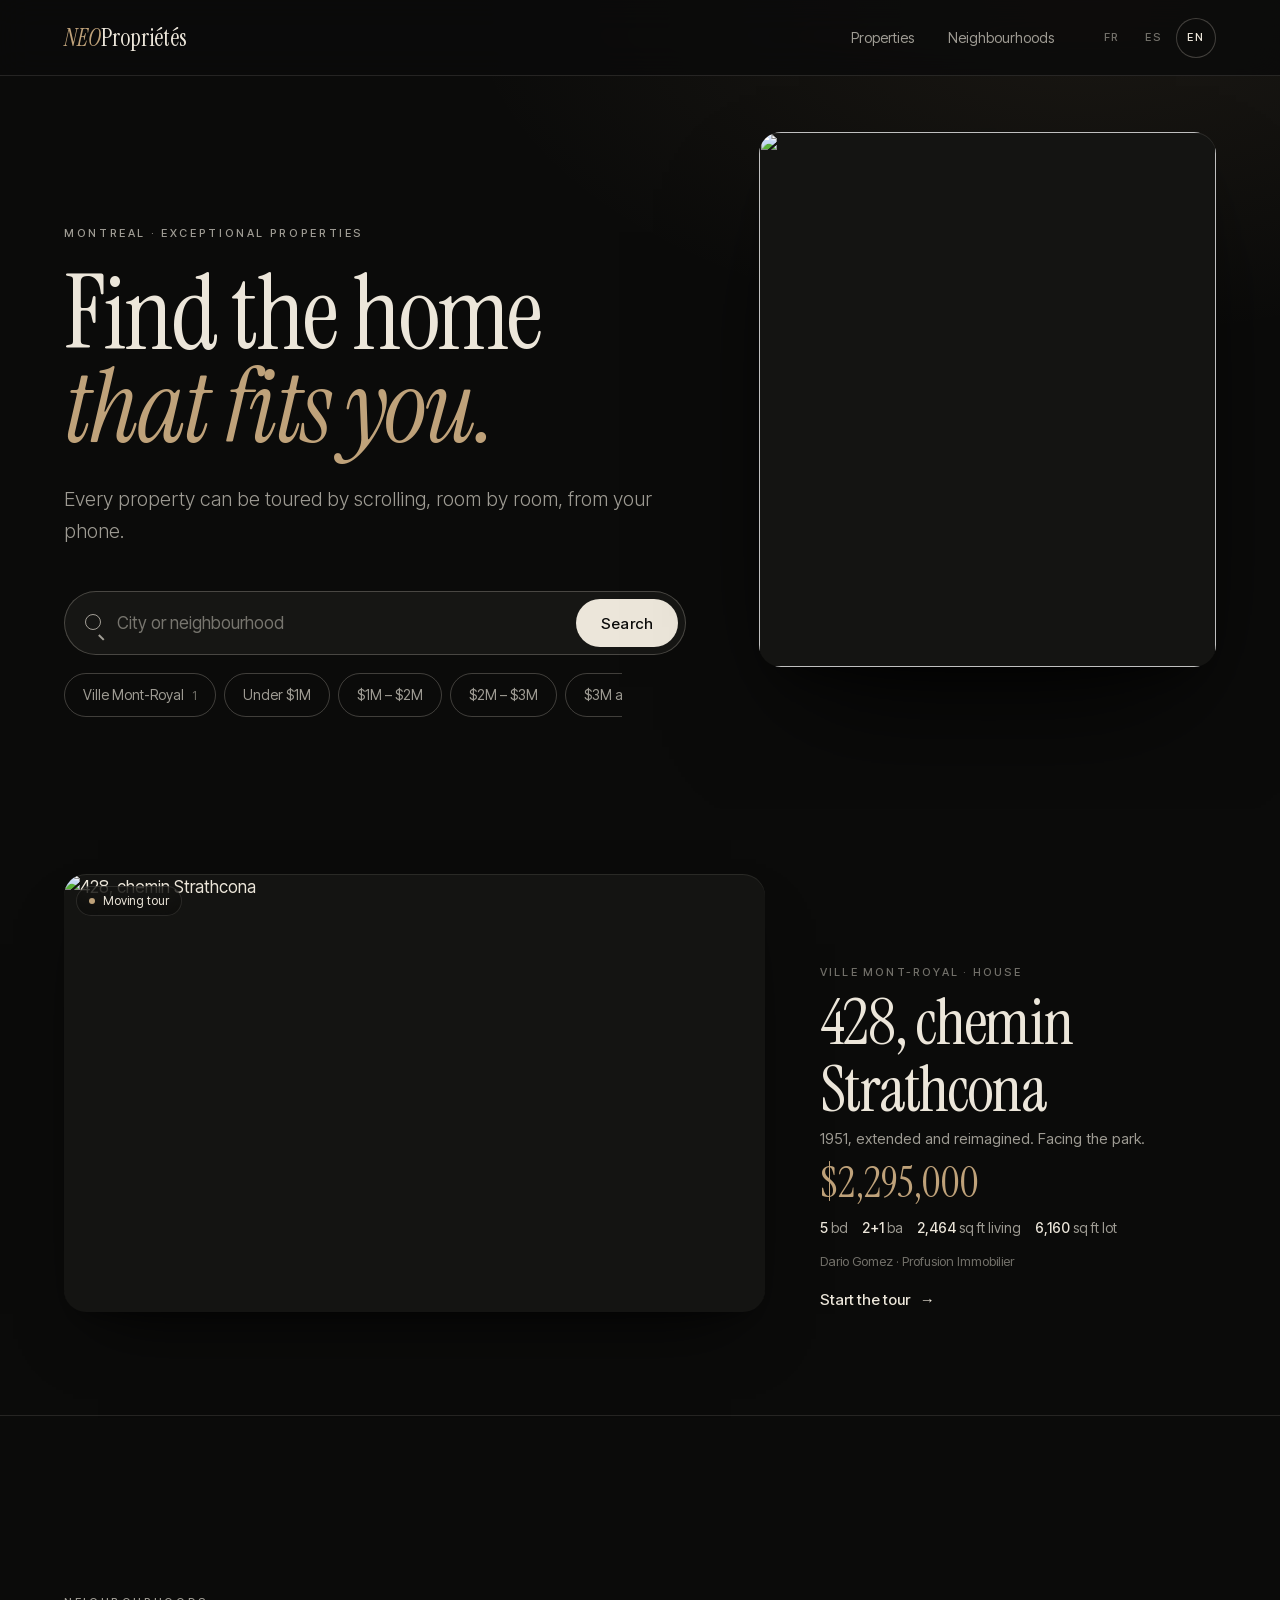
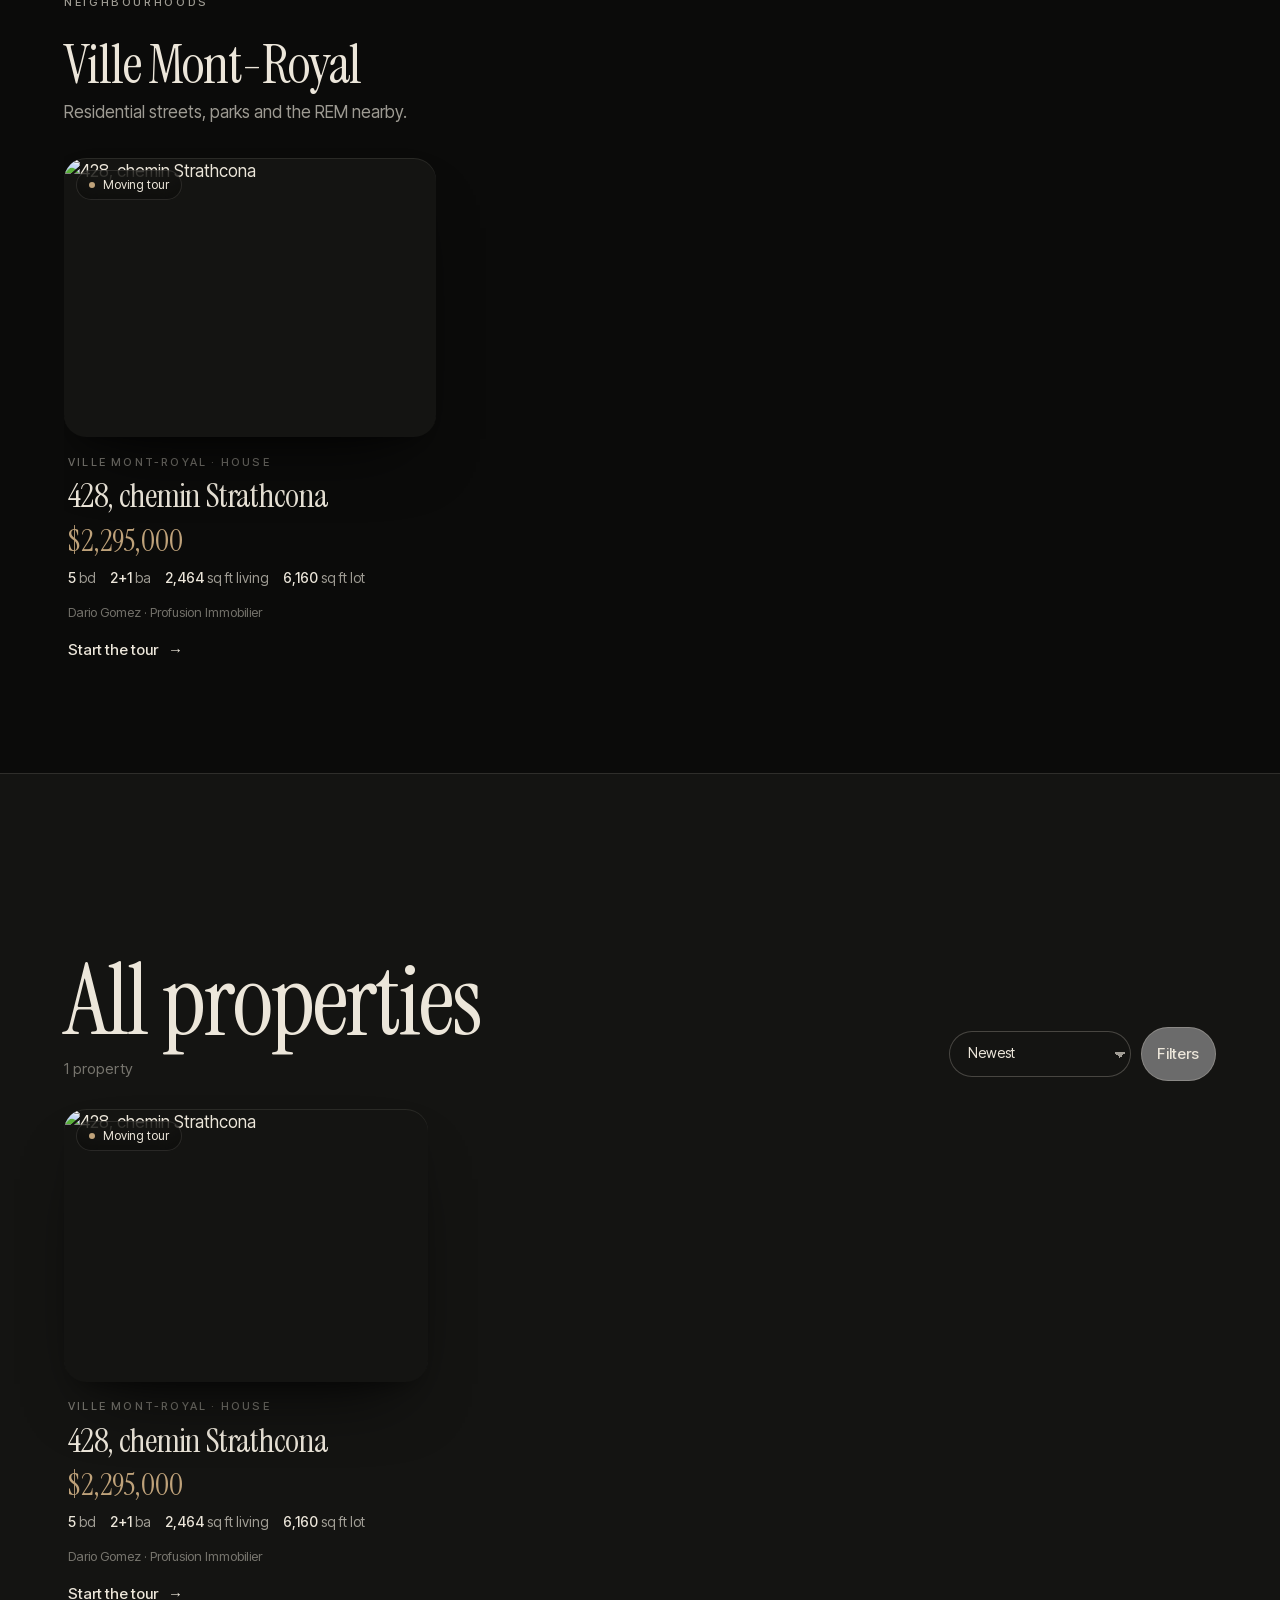
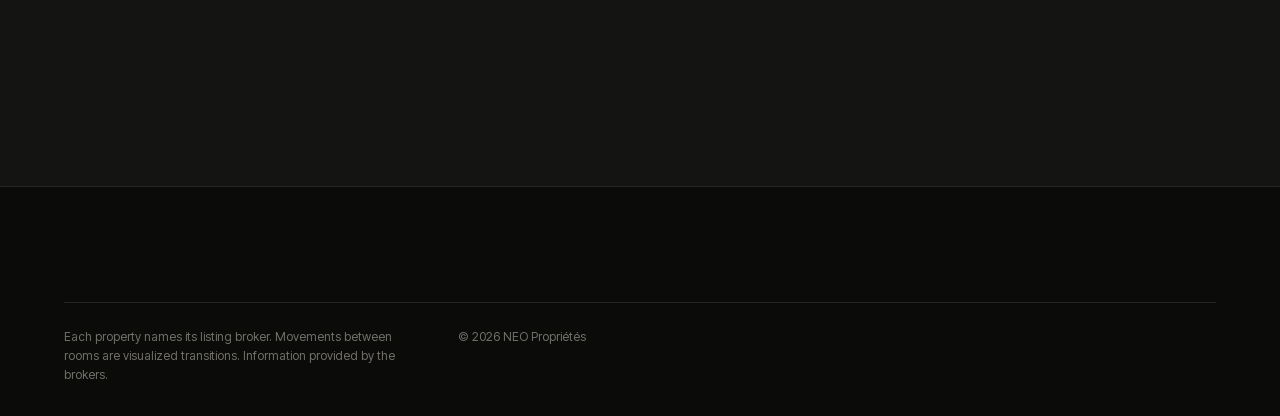
==== commit 4b69c93a: "Plataforma madre: buscador, vitrina por barrio, tarjetas flotantes con vista previa Co-Authored-By: " ====
--- a/en/index.html
+++ b/en/index.html
@@ -5,58 +5,146 @@
   <meta name="robots" content="noindex, nofollow">
   <meta name="viewport" content="width=device-width, initial-scale=1, viewport-fit=cover">
   <title>Properties for sale · NEO Propriétés</title>
-  <meta name="description" content="Every property has its own tour: you walk in through the front door and move room by room, from your phone.">
+  <meta name="description" content="Every property can be toured by scrolling, room by room, from your phone.">
   <meta name="theme-color" content="#0B0B0A">
   <link rel="canonical" href="https://neomontreal.github.io/proprietes/en/">
   <link rel="alternate" hreflang="fr" href="https://neomontreal.github.io/proprietes/fr/"><link rel="alternate" hreflang="es" href="https://neomontreal.github.io/proprietes/es/"><link rel="alternate" hreflang="en" href="https://neomontreal.github.io/proprietes/en/">
   <meta property="og:type" content="website"><meta property="og:locale" content="en_CA">
-  <meta property="og:title" content="Properties for sale · NEO Propriétés"><meta property="og:description" content="Every property has its own tour: you walk in through the front door and move room by room, from your phone.">
+  <meta property="og:title" content="Properties for sale · NEO Propriétés"><meta property="og:description" content="Every property can be toured by scrolling, room by room, from your phone.">
   <meta property="og:image" content="https://neomontreal.github.io/428-strathcona/assets/social/og-image-en.jpg">
   <link rel="preload" href="../assets/fonts/InstrumentSerif-normal.woff2" as="font" type="font/woff2" crossorigin>
+  <link rel="preload" href="../assets/fonts/InterTight-normal.woff2" as="font" type="font/woff2" crossorigin>
+  <link rel="preconnect" href="https://neomontreal.github.io">
   <link rel="stylesheet" href="../css/styles.css">
-  <link rel="stylesheet" href="../css/catalog.css">
+  <link rel="stylesheet" href="../css/portal.css">
   <script>document.documentElement.classList.add('js');</script>
 </head>
 <body>
   <a class="skip" href="#contenu">Skip to content</a>
-  <header class="site-header is-solid">
+  <header class="site-header">
     <div class="wrap header__inner">
       <a class="brand" href="./"><span class="brand__num">NEO</span> <span class="brand__name">Propriétés</span></a>
+      <nav class="topnav" aria-label="Navigation"><ul><li><a href="#proprietes">Properties</a></li><li><a href="#quartiers">Neighbourhoods</a></li></ul></nav>
       <ul class="langswitch" aria-label="Language"><li><a href="../fr/" hreflang="fr" lang="fr">FR</a></li><li><a href="../es/" hreflang="es" lang="es">ES</a></li><li><a href="../en/" hreflang="en" lang="en" aria-current="true">EN</a></li></ul>
+      
     </div>
   </header>
   <main id="contenu">
-    <section class="catalog-hero">
+    <section class="phero">
+      <div class="phero__art" aria-hidden="true"><a class="phero__card phero__card--0" href="https://neomontreal.github.io/428-strathcona/en/" tabindex="-1" aria-hidden="true"><img src="https://neomontreal.github.io/428-strathcona/assets/img/photo-06-960.webp" width="1280" height="851" alt="" decoding="async" fetchpriority="high"></a></div>
       <div class="wrap">
-        <p class="label">Properties for sale</p>
-        <h1>Homes you tour <em class="acc">by scrolling.</em></h1>
-        <p class="lead">Every property has its own tour: you walk in through the front door and move room by room, from your phone.</p>
+        <p class="label phero__in">Montreal · Exceptional properties</p>
+        <h1 class="phero__in">Find the home <em class="acc">that fits you.</em></h1>
+        <p class="lead phero__in">Every property can be toured by scrolling, room by room, from your phone.</p>
+        <form class="psearch phero__in" role="search" action="#proprietes" autocomplete="off">
+          <label class="sr" for="q">City, neighbourhood, address or Centris No.</label>
+          <span class="psearch__icon" aria-hidden="true"></span>
+          <input id="q" name="q" type="search" placeholder="City or neighbourhood" aria-autocomplete="list" aria-controls="suggest" aria-expanded="false">
+          <button class="btn btn--primary psearch__go" type="submit"><span class="btn__text">Search</span></button>
+          <ul class="psearch__list" id="suggest" role="listbox" aria-label="Suggestions" hidden></ul>
+        </form>
+        <div class="chips phero__in" role="group" aria-label="Neighbourhoods"><button type="button" class="chip" data-zone="mont-royal">Ville Mont-Royal <span>1</span></button><button type="button" class="chip" data-band="0">Under $1M</button><button type="button" class="chip" data-band="1">$1M – $2M</button><button type="button" class="chip" data-band="2">$2M – $3M</button><button type="button" class="chip" data-band="3">$3M and up</button></div>
       </div>
     </section>
-    <section class="section catalog-list" aria-label="Available">
+
+    <section class="pfeat" aria-label="Featured"><div class="wrap"><p class="label reveal">Featured</p>
+        <article class="pc pc--big reveal" data-price="2295000" data-beds="5" data-baths="2" data-area="2464" data-zone="mont-royal" data-type="maison" data-feats="piscine suite foyer garage" data-date="2026-10-03" data-q="428 chemin strathcona mont royal ville mont royal mont royal mont royal tmr vmr town of mount royal mount royal 21343398" data-status="disponible">
+          <a class="pc__link" href="https://neomontreal.github.io/428-strathcona/en/">
+            <div class="pc__media">
+              <img src="https://neomontreal.github.io/428-strathcona/assets/img/photo-06-960.webp" srcset="https://neomontreal.github.io/428-strathcona/assets/img/photo-06-640.webp 640w, https://neomontreal.github.io/428-strathcona/assets/img/photo-06-960.webp 960w, https://neomontreal.github.io/428-strathcona/assets/img/photo-06-1280.webp 1280w" sizes="(min-width: 900px) 60vw, 92vw" width="1280" height="851" loading="eager" decoding="async" alt="428, chemin Strathcona">
+              <video class="pc__video" muted playsinline loop preload="none" data-src="https://neomontreal.github.io/428-strathcona/assets/teaser/teaser.mp4" poster="https://neomontreal.github.io/428-strathcona/assets/teaser/poster.webp" aria-hidden="true"></video>
+              <div class="pc__badges"><span class="pc__badge pc__badge--tour"><i aria-hidden="true"></i>Moving tour</span><span class="pc__badge pc__badge--oh" data-until="2026-10-04T16:00:00-04:00">Open house Sun. Oct 4, 2–4 p.m.</span></div>
+            </div>
+            <div class="pc__body">
+              <p class="pc__zone">Ville Mont-Royal · House</p>
+              <h3 class="pc__title">428, chemin Strathcona</h3>
+              <p class="pc__line">1951, extended and reimagined. Facing the park.</p>
+              <p class="pc__price">$2,295,000</p>
+              <ul class="pc__facts"><li><strong>5</strong> bd</li><li><strong>2+1</strong> ba</li><li><strong>2,464</strong> sq ft living</li><li><strong>6,160</strong> sq ft lot</li></ul>
+              <p class="pc__broker">Dario Gomez · Profusion Immobilier</p>
+              <span class="pc__cta">Start the tour <i aria-hidden="true">→</i></span>
+            </div>
+          </a>
+        </article></div></section>
+
+    <section class="section pzones" id="quartiers" aria-label="Neighbourhoods">
+      <div class="wrap"><p class="label reveal">Neighbourhoods</p></div>
+      
+      <section class="zrow" aria-labelledby="z-mont-royal">
+        <div class="wrap zrow__head reveal">
+          <h3 id="z-mont-royal">Ville Mont-Royal</h3>
+          <p>Residential streets, parks and the REM nearby.</p>
+        </div>
+        <div class="rail">
+        <article class="pc reveal" data-price="2295000" data-beds="5" data-baths="2" data-area="2464" data-zone="mont-royal" data-type="maison" data-feats="piscine suite foyer garage" data-date="2026-10-03" data-q="428 chemin strathcona mont royal ville mont royal mont royal mont royal tmr vmr town of mount royal mount royal 21343398" data-status="disponible">
+          <a class="pc__link" href="https://neomontreal.github.io/428-strathcona/en/">
+            <div class="pc__media">
+              <img src="https://neomontreal.github.io/428-strathcona/assets/img/photo-06-960.webp" srcset="https://neomontreal.github.io/428-strathcona/assets/img/photo-06-640.webp 640w, https://neomontreal.github.io/428-strathcona/assets/img/photo-06-960.webp 960w, https://neomontreal.github.io/428-strathcona/assets/img/photo-06-1280.webp 1280w" sizes="(min-width: 900px) 30vw, 82vw" width="1280" height="851" loading="lazy" decoding="async" alt="428, chemin Strathcona">
+              <video class="pc__video" muted playsinline loop preload="none" data-src="https://neomontreal.github.io/428-strathcona/assets/teaser/teaser.mp4" poster="https://neomontreal.github.io/428-strathcona/assets/teaser/poster.webp" aria-hidden="true"></video>
+              <div class="pc__badges"><span class="pc__badge pc__badge--tour"><i aria-hidden="true"></i>Moving tour</span><span class="pc__badge pc__badge--oh" data-until="2026-10-04T16:00:00-04:00">Open house Sun. Oct 4, 2–4 p.m.</span></div>
+            </div>
+            <div class="pc__body">
+              <p class="pc__zone">Ville Mont-Royal · House</p>
+              <h3 class="pc__title">428, chemin Strathcona</h3>
+              
+              <p class="pc__price">$2,295,000</p>
+              <ul class="pc__facts"><li><strong>5</strong> bd</li><li><strong>2+1</strong> ba</li><li><strong>2,464</strong> sq ft living</li><li><strong>6,160</strong> sq ft lot</li></ul>
+              <p class="pc__broker">Dario Gomez · Profusion Immobilier</p>
+              <span class="pc__cta">Start the tour <i aria-hidden="true">→</i></span>
+            </div>
+          </a>
+        </article></div>
+      </section>
+    </section>
+
+    <section class="section pall" id="proprietes" aria-labelledby="all-title">
       <div class="wrap">
-        <p class="catalog-count">Available · 1 property</p>
-        <div class="pgrid">
-      <article class="pcard reveal">
-        <a class="pcard__media" href="https://neomontreal.github.io/428-strathcona/en/">
-          <img src="https://neomontreal.github.io/428-strathcona/assets/img/photo-06-960.webp" srcset="https://neomontreal.github.io/428-strathcona/assets/img/photo-06-640.webp 640w, https://neomontreal.github.io/428-strathcona/assets/img/photo-06-960.webp 960w, https://neomontreal.github.io/428-strathcona/assets/img/photo-06-1280.webp 1280w" sizes="(min-width: 900px) 44vw, 92vw" width="1920" height="1281" loading="lazy" decoding="async" alt="Front and garage — 428, chemin Strathcona">
-          <span class="pcard__badge">The tour · 14 stops</span>
-        </a>
-        <div class="pcard__body">
-          <p class="label">Town of Mount Royal · House for sale</p>
-          <h2 class="pcard__title">428, chemin Strathcona</h2>
-          <p class="pcard__price">$2,295,000</p>
-          <dl class="pcard__facts"><div><dt>5</dt><dd>Bedrooms, one in the basement</dd></div><div><dt>2 + 1</dt><dd>Bathrooms and powder room</dd></div><div><dt>2,464</dt><dd>Sq ft of living area</dd></div><div><dt>6,160</dt><dd>Sq ft lot</dd></div></dl>
-          <a class="btn btn--primary" href="https://neomontreal.github.io/428-strathcona/en/"><span class="btn__text">Start the tour</span><span class="btn__icon" aria-hidden="true"><i>→</i><i>→</i></span></a>
+        <div class="pall__head">
+          <div><h2 id="all-title">All properties</h2><p class="pall__count" data-count aria-live="polite">1 property</p></div>
+          <div class="pall__tools">
+            <label class="sr" for="sort">Sort</label>
+            <select id="sort" class="pselect"><option value="recent">Newest</option><option value="price-asc">Price: low to high</option><option value="price-desc">Price: high to low</option><option value="area-desc">Living area</option></select>
+            <button type="button" class="btn btn--ghost pfilters__toggle" aria-expanded="false" aria-controls="filters"><span class="btn__text">Filters</span></button>
+          </div>
         </div>
-      </article>
+        <div class="pfilters" id="filters" hidden>
+          <label>Min price<select class="pselect" data-f="min"><option value="">Any</option><option value="500000">$500k</option><option value="750000">$750k</option><option value="1000000">$1M</option><option value="1500000">$1.5M</option><option value="2000000">$2M</option><option value="2500000">$2.5M</option><option value="3000000">$3M</option><option value="4000000">$4M</option><option value="5000000">$5M</option></select></label>
+          <label>Max price<select class="pselect" data-f="max"><option value="">Any</option><option value="500000">$500k</option><option value="750000">$750k</option><option value="1000000">$1M</option><option value="1500000">$1.5M</option><option value="2000000">$2M</option><option value="2500000">$2.5M</option><option value="3000000">$3M</option><option value="4000000">$4M</option><option value="5000000">$5M</option></select></label>
+          <label>Bedrooms<select class="pselect" data-f="beds"><option value="">Any</option><option value="1">1+</option><option value="2">2+</option><option value="3">3+</option><option value="4">4+</option><option value="5">5+</option></select></label>
+          <label>Bathrooms<select class="pselect" data-f="baths"><option value="">Any</option><option value="1">1+</option><option value="2">2+</option><option value="3">3+</option></select></label>
+          
+          <div class="pfilters__feats" role="group"><button type="button" class="chip" data-feat="piscine">Pool</button><button type="button" class="chip" data-feat="suite">Suite / finished basement</button><button type="button" class="chip" data-feat="foyer">Fireplace</button><button type="button" class="chip" data-feat="garage">Garage</button></div>
+          <button type="button" class="pfilters__clear" data-clear>Clear</button>
         </div>
+        <div class="pgrid" data-grid>
+        <article class="pc reveal" data-price="2295000" data-beds="5" data-baths="2" data-area="2464" data-zone="mont-royal" data-type="maison" data-feats="piscine suite foyer garage" data-date="2026-10-03" data-q="428 chemin strathcona mont royal ville mont royal mont royal mont royal tmr vmr town of mount royal mount royal 21343398" data-status="disponible">
+          <a class="pc__link" href="https://neomontreal.github.io/428-strathcona/en/">
+            <div class="pc__media">
+              <img src="https://neomontreal.github.io/428-strathcona/assets/img/photo-06-960.webp" srcset="https://neomontreal.github.io/428-strathcona/assets/img/photo-06-640.webp 640w, https://neomontreal.github.io/428-strathcona/assets/img/photo-06-960.webp 960w, https://neomontreal.github.io/428-strathcona/assets/img/photo-06-1280.webp 1280w" sizes="(min-width: 900px) 30vw, 82vw" width="1280" height="851" loading="lazy" decoding="async" alt="428, chemin Strathcona">
+              <video class="pc__video" muted playsinline loop preload="none" data-src="https://neomontreal.github.io/428-strathcona/assets/teaser/teaser.mp4" poster="https://neomontreal.github.io/428-strathcona/assets/teaser/poster.webp" aria-hidden="true"></video>
+              <div class="pc__badges"><span class="pc__badge pc__badge--tour"><i aria-hidden="true"></i>Moving tour</span><span class="pc__badge pc__badge--oh" data-until="2026-10-04T16:00:00-04:00">Open house Sun. Oct 4, 2–4 p.m.</span></div>
+            </div>
+            <div class="pc__body">
+              <p class="pc__zone">Ville Mont-Royal · House</p>
+              <h3 class="pc__title">428, chemin Strathcona</h3>
+              
+              <p class="pc__price">$2,295,000</p>
+              <ul class="pc__facts"><li><strong>5</strong> bd</li><li><strong>2+1</strong> ba</li><li><strong>2,464</strong> sq ft living</li><li><strong>6,160</strong> sq ft lot</li></ul>
+              <p class="pc__broker">Dario Gomez · Profusion Immobilier</p>
+              <span class="pc__cta">Start the tour <i aria-hidden="true">→</i></span>
+            </div>
+          </a>
+        </article>
+        </div>
+        <p class="pempty" data-empty hidden>No property matches. Try another area or remove a filter.</p>
       </div>
     </section>
+    
   </main>
   <footer class="site-footer">
-    <div class="wrap footer__legal"><p>Each listing names its listing broker. Movements between rooms are visualized transitions.</p><p>© NEO Propriétés</p></div>
+    <div class="wrap footer__legal"><p>Each property names its listing broker. Movements between rooms are visualized transitions. Information provided by the brokers.</p><p>© 2026 NEO Propriétés</p></div>
   </footer>
-  <script src="../js/catalog.js" defer></script>
+  <script type="application/json" id="portal-data">{"zones": [{"id": "mont-royal", "name": "Ville Mont-Royal", "aka": ["Mont-Royal", "Mont Royal", "TMR", "VMR", "Town of Mount Royal", "Mount Royal"], "n": 1}], "bands": [0, 1000000, 2000000, 3000000], "count": ["{n} property", "{n} properties"], "lang": "en"}</script>
+  <script src="../js/portal.js" defer></script>
 </body>
 </html>
--- a/css/portal.css
+++ b/css/portal.css
@@ -0,0 +1,152 @@
+/* Plataforma madre: usa styles.css (tokens, tipografía, botones, encabezado, pie) y agrega el portal.
+   Tarjeta "flotante": imagen redondeada sobre sombra suave que se eleva al entrar en pantalla y al pasar el cursor. */
+
+body { padding-bottom: 0; }
+.site-header { background: color-mix(in srgb, var(--carbon) 80%, transparent); border-bottom-color: var(--line);
+  -webkit-backdrop-filter: blur(16px) saturate(1.2); backdrop-filter: blur(16px) saturate(1.2); }
+.site-header::before { display: none; }
+
+/* ---------- Portada con buscador ---------- */
+.phero { position: relative; padding: calc(var(--header-h) + clamp(56px, 12vw, 150px)) 0 clamp(40px, 7vw, 88px); overflow: hidden;
+  background: radial-gradient(70% 60% at 85% 0%, color-mix(in srgb, var(--steel) 9%, transparent), transparent 70%); }
+.phero h1 { font-size: clamp(3rem, 12.5vw, 8rem); line-height: .92; max-width: 10.5em; }
+.phero .lead { margin-top: clamp(18px, 2.4vw, 28px); }
+@media (prefers-reduced-motion: no-preference) {
+  .phero__in { animation: fade-up 1.1s var(--ease) both; }
+  .phero__in:nth-child(2) { animation-delay: .08s; } .phero__in:nth-child(3) { animation-delay: .16s; }
+  .phero__in:nth-child(4) { animation-delay: .24s; } .phero__in:nth-child(5) { animation-delay: .32s; }
+}
+
+.psearch { position: relative; display: flex; align-items: center; gap: 8px; max-width: 720px; margin-top: clamp(28px, 4vw, 44px);
+  padding: 7px 7px 7px 52px; border: 1px solid var(--line-2); border-radius: 999px; background: color-mix(in srgb, var(--bone) 5%, transparent);
+  transition: border-color .4s var(--ease-ui), background-color .4s var(--ease-ui), box-shadow .4s var(--ease-ui); }
+.psearch:focus-within { border-color: var(--steel); background: color-mix(in srgb, var(--bone) 8%, transparent); box-shadow: 0 20px 60px -30px color-mix(in srgb, var(--steel) 60%, transparent); }
+.psearch__icon { position: absolute; left: 20px; top: 50%; width: 16px; height: 16px; margin-top: -9px; border: 1.5px solid var(--ink-2); border-radius: 50%; }
+.psearch__icon::after { content: ""; position: absolute; right: -6px; bottom: -6px; width: 7px; height: 1.5px; background: var(--ink-2); transform: rotate(45deg); transform-origin: 0 50%; }
+.psearch input { flex: 1; min-width: 0; min-height: 48px; padding: 0; border: 0; background: transparent; color: var(--ink); font-size: 1.0625rem; }
+.psearch input::placeholder { color: var(--ink-3); }
+.psearch input:focus-visible { outline: 0; }
+.psearch input::-webkit-search-cancel-button { filter: invert(1); opacity: .5; }
+.psearch__go { min-height: 48px; padding: 0 22px; }
+.psearch__list { position: absolute; z-index: 20; left: 0; right: 0; top: calc(100% + 8px); padding: 6px; border: 1px solid var(--line); border-radius: 22px;
+  background: color-mix(in srgb, var(--navy) 96%, transparent); -webkit-backdrop-filter: blur(16px); backdrop-filter: blur(16px); box-shadow: 0 30px 80px -20px rgba(0, 0, 0, .7); }
+.psearch__list li { display: flex; justify-content: space-between; align-items: center; min-height: 48px; padding: 0 16px; border-radius: 16px; cursor: pointer; }
+.psearch__list li span { font-size: .8125rem; color: var(--ink-3); }
+.psearch__list li[aria-selected="true"], .psearch__list li:hover { background: color-mix(in srgb, var(--ink) 8%, transparent); }
+
+.chips { display: flex; gap: 8px; margin-top: 18px; overflow-x: auto; scrollbar-width: none; padding-bottom: 4px; margin-inline: calc(-1 * var(--gutter)); padding-inline: var(--gutter); }
+.chips::-webkit-scrollbar { display: none; }
+.chip { flex: none; display: inline-flex; align-items: center; gap: 8px; min-height: 44px; padding: 0 18px; border: 1px solid var(--line-2); border-radius: 999px;
+  background: transparent; color: var(--ink-2); font-size: .875rem; cursor: pointer; transition: color .3s, border-color .3s, background-color .3s; }
+.chip span { font-size: .75rem; color: var(--ink-3); }
+.chip:hover { color: var(--ink); border-color: var(--ink-2); }
+.chip[aria-pressed="true"] { background: var(--ink); border-color: var(--ink); color: var(--carbon); }
+.chip[aria-pressed="true"] span { color: color-mix(in srgb, var(--carbon) 60%, transparent); }
+
+/* Composición flotante (solo escritorio): fachadas apiladas que respiran despacio */
+.phero__art { display: none; }
+@media (min-width: 900px) {
+  .phero .wrap > * { max-width: min(54%, 720px); }
+  .phero__art { display: block; position: absolute; right: var(--gutter); top: calc(var(--header-h) + 56px); width: min(38vw, 560px); aspect-ratio: 4 / 5; }
+  .phero__card { position: absolute; overflow: hidden; border-radius: var(--r); background: var(--navy);
+    box-shadow: 0 1px 0 0 color-mix(in srgb, var(--bone) 12%, transparent) inset, 0 60px 120px -40px rgba(0, 0, 0, .9), 0 20px 40px -24px rgba(0, 0, 0, .7); }
+  .phero__card img { width: 100%; height: 100%; object-fit: cover; }
+  .phero__card--0 { inset: 0 0 12% 6%; z-index: 3; }
+  .phero__card--1 { inset: 16% 52% 0 -8%; z-index: 2; opacity: .85; }
+  .phero__card--2 { inset: -6% -6% 62% 58%; z-index: 1; opacity: .6; }
+}
+@media (min-width: 900px) and (prefers-reduced-motion: no-preference) {
+  .phero__card { animation: float 9s ease-in-out infinite alternate, fade-up 1.4s var(--ease) both; }
+  .phero__card--1 { animation-delay: -3s, .15s; } .phero__card--2 { animation-delay: -6s, .3s; }
+}
+@keyframes float { from { transform: translateY(0) rotate(-.4deg); } to { transform: translateY(-14px) rotate(.4deg); } }
+
+/* ---------- Tarjeta flotante ---------- */
+.pc { --lift: 0px; --rx: 0deg; --ry: 0deg; perspective: 1200px; }
+.pc__link { display: grid; gap: 18px; text-decoration: none; color: inherit; }
+.pc__media { position: relative; overflow: hidden; aspect-ratio: 4 / 3; border-radius: var(--r); background: var(--navy);
+  box-shadow: 0 1px 0 0 color-mix(in srgb, var(--bone) 10%, transparent) inset, 0 36px 70px -34px rgba(0, 0, 0, .85), 0 12px 24px -16px rgba(0, 0, 0, .6);
+  transform: translateY(var(--lift)) rotateX(var(--rx)) rotateY(var(--ry)); transform-style: preserve-3d;
+  transition: transform .9s var(--ease), box-shadow .9s var(--ease); will-change: transform; }
+.pc__media img, .pc__video { position: absolute; inset: 0; width: 100%; height: 100%; object-fit: cover; }
+.pc__media img { transition: transform 1.4s var(--ease); }
+.pc__video { opacity: 0; transition: opacity .8s var(--ease); }
+.pc__video.is-playing { opacity: 1; }
+.pc__link:hover .pc__media, .pc__link:focus-visible .pc__media { --lift: -8px; box-shadow: 0 1px 0 0 color-mix(in srgb, var(--bone) 14%, transparent) inset, 0 50px 90px -36px rgba(0, 0, 0, .9), 0 18px 30px -18px rgba(0, 0, 0, .6); }
+.pc__link:hover .pc__media img { transform: scale(1.035); }
+.pc__badges { position: absolute; left: 12px; top: 12px; right: 12px; display: flex; flex-wrap: wrap; gap: 6px; }
+.pc__badge { display: inline-flex; align-items: center; gap: 8px; min-height: 30px; padding: 0 12px; border-radius: 999px; font-size: .75rem;
+  background: color-mix(in srgb, var(--carbon) 58%, transparent); -webkit-backdrop-filter: blur(12px); backdrop-filter: blur(12px); border: 1px solid var(--line); }
+.pc__badge--tour i { width: 6px; height: 6px; border-radius: 50%; background: var(--steel); }
+.pc__badge--nouveau { background: var(--ink); color: var(--carbon); border-color: var(--ink); }
+.pc__badge--sous-offre { color: var(--steel); }
+.pc__body { display: grid; gap: 4px; padding-inline: 4px; }
+.pc__zone { font: 500 .6875rem/1.4 var(--sans); letter-spacing: .2em; text-transform: uppercase; color: var(--ink-3); }
+.pc__title { font-size: clamp(1.6rem, 6vw, 2.1rem); line-height: 1.05; margin-top: 4px; }
+.pc__line { color: var(--ink-2); font-size: .9375rem; }
+.pc__price { margin-top: 6px; font-family: var(--serif); font-size: clamp(1.5rem, 5.5vw, 1.9rem); color: var(--steel); line-height: 1.1; }
+.pc__facts { display: flex; flex-wrap: wrap; gap: 4px 14px; margin-top: 6px; font-size: .875rem; color: var(--ink-2); }
+.pc__facts strong { font-weight: 500; color: var(--ink); }
+.pc__broker { margin-top: 8px; font-size: .8125rem; color: var(--ink-3); }
+.pc__cta { display: inline-flex; align-items: center; gap: 10px; margin-top: 12px; font-size: .9375rem; font-weight: 500; }
+.pc__cta i { font-style: normal; transition: transform .5s var(--ease); }
+.pc__link:hover .pc__cta i { transform: translateX(5px); }
+.pc.is-sold .pc__media img { filter: grayscale(1); opacity: .55; }
+.pc.is-sold .pc__link { pointer-events: none; }
+
+/* Destacada */
+.pfeat { padding: clamp(8px, 2vw, 24px) 0 clamp(48px, 8vw, 104px); }
+.pc--big .pc__media { aspect-ratio: 16 / 10; }
+.pc--big .pc__title { font-size: clamp(2.2rem, 8vw, 4rem); }
+.pc--big .pc__price { font-size: clamp(1.8rem, 6vw, 2.6rem); }
+
+/* Filas por barrio */
+.pzones { padding-bottom: clamp(40px, 6vw, 80px); }
+.zrow + .zrow { margin-top: clamp(48px, 7vw, 88px); }
+.zrow__head { display: grid; gap: 6px; margin-bottom: 22px; }
+.zrow__head h3 { font-size: clamp(2rem, 8vw, 3.4rem); }
+.zrow__head p { color: var(--ink-2); max-width: 34em; }
+.rail { display: flex; gap: 18px; overflow-x: auto; scroll-snap-type: x mandatory; padding: 10px var(--gutter) 34px; scroll-padding-inline: var(--gutter); scrollbar-width: none; }
+.rail::-webkit-scrollbar { display: none; }
+.rail .pc { flex: 0 0 min(84%, 420px); scroll-snap-align: start; }
+
+/* Todas */
+.pall__head { display: flex; flex-wrap: wrap; align-items: end; justify-content: space-between; gap: 20px; margin-bottom: 28px; }
+.pall__count { margin-top: 8px; color: var(--ink-3); font-size: .9375rem; }
+.pall__tools { display: flex; gap: 10px; align-items: center; }
+.pselect { min-height: 46px; padding: 0 38px 0 18px; border: 1px solid var(--line-2); border-radius: 999px; background-color: transparent; font-size: .875rem; }
+.pselect:focus-visible { border-color: var(--steel); }
+.pfilters { display: grid; gap: 14px; margin-bottom: 36px; padding: 20px; border: 1px solid var(--line); border-radius: var(--r); background: color-mix(in srgb, var(--bone) 3%, transparent); }
+.pfilters label { display: grid; gap: 8px; font: 500 .6875rem/1.3 var(--sans); letter-spacing: .16em; text-transform: uppercase; color: var(--ink-2); }
+.pfilters .pselect { width: 100%; text-transform: none; letter-spacing: 0; font-weight: 400; color: var(--ink); }
+.pfilters__feats { display: flex; flex-wrap: wrap; gap: 8px; }
+.pfilters__clear { justify-self: start; min-height: 44px; padding: 0; border: 0; background: none; color: var(--steel); font-size: .875rem; cursor: pointer; text-decoration: underline; text-underline-offset: 4px; }
+.pgrid { display: grid; gap: clamp(44px, 6vw, 64px) var(--gap); }
+.pempty { padding: 40px 0; color: var(--ink-2); }
+.is-filtering .pfeat, .is-filtering .pzones { display: none; }
+
+/* Vender */
+.psell h2 { max-width: 12em; margin-bottom: 20px; }
+.psell__links { display: flex; flex-wrap: wrap; gap: 12px; margin-top: 30px; }
+
+/* Aparición */
+.reveal-on .pc.reveal .pc__media { --lift: 26px; }
+.reveal-on .pc.reveal.is-in .pc__media { --lift: 0px; }
+.reveal-on .pc.reveal.is-in .pc__link:hover .pc__media { --lift: -8px; }
+
+@media (min-width: 640px) {
+  .pfilters { grid-template-columns: repeat(4, 1fr); align-items: end; }
+  .pfilters__feats { grid-column: 1 / -1; }
+  .pgrid { grid-template-columns: repeat(2, 1fr); }
+}
+@media (min-width: 900px) {
+  .phero h1 { font-size: clamp(4rem, 8vw, 8rem); }
+  .pc--big .pc__link { grid-template-columns: 7fr 4fr; align-items: end; gap: clamp(28px, 4vw, 56px); }
+  .rail { width: min(100% - 2 * var(--gutter), var(--max)); margin-inline: auto; padding-inline: 0; }
+  .rail .pc { flex-basis: calc((100% - 36px) / 3); }
+  .pgrid { grid-template-columns: repeat(3, 1fr); }
+  .header__cta { display: inline-flex; }
+}
+@media (prefers-reduced-motion: reduce) {
+  .pc__media, .pc__media img { transition: none !important; transform: none !important; }
+}
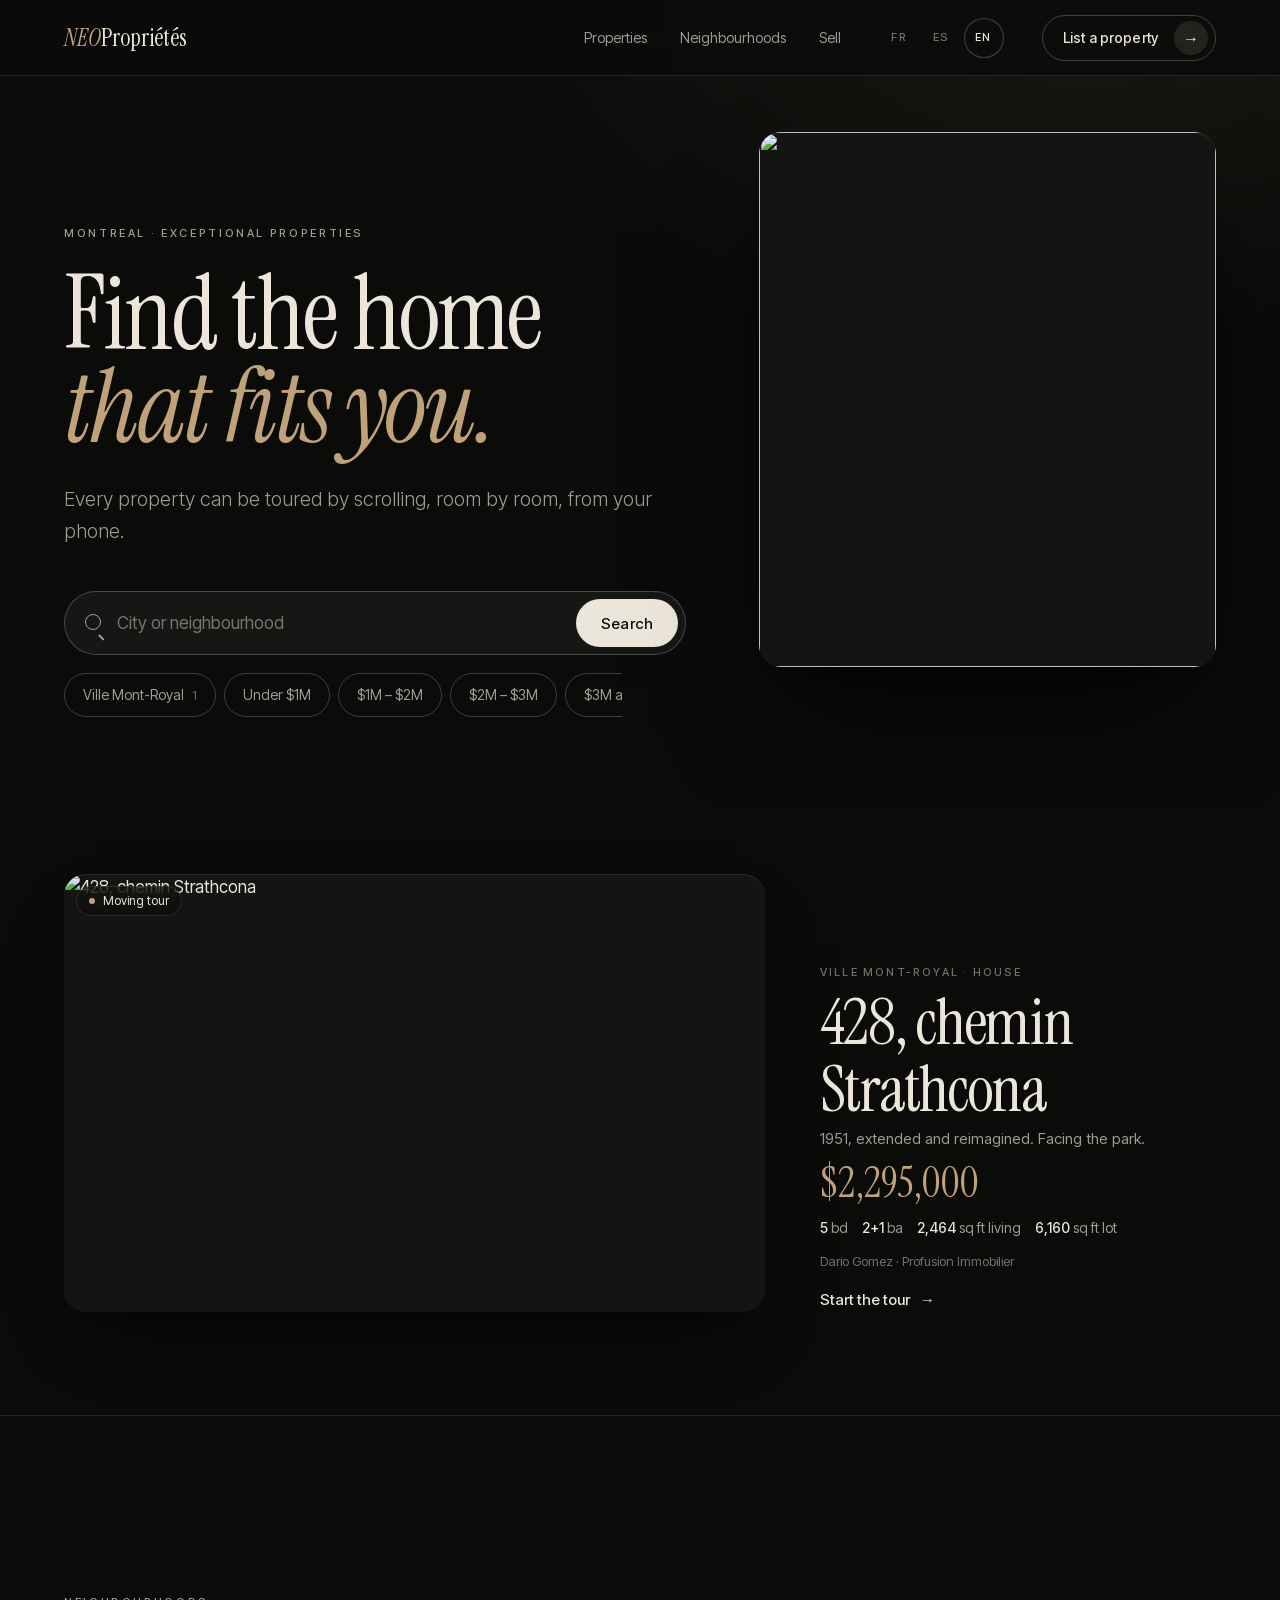
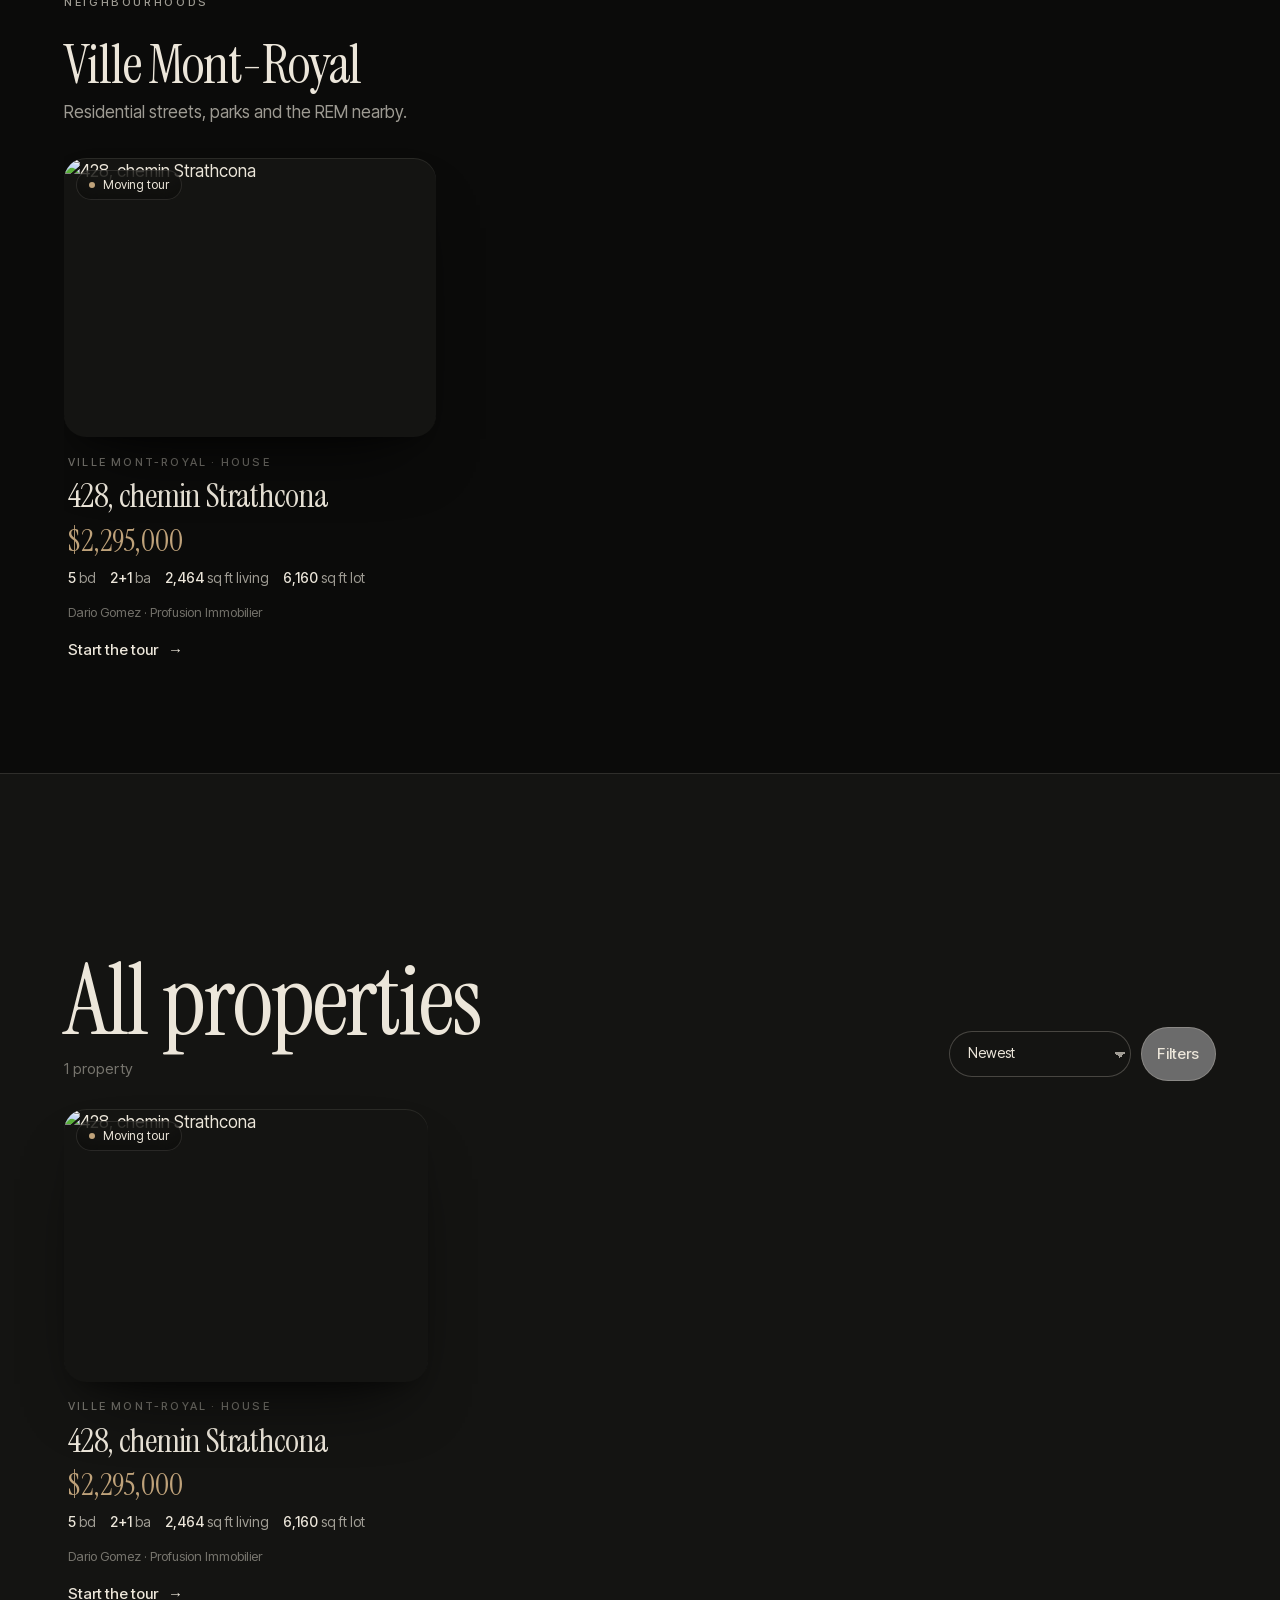
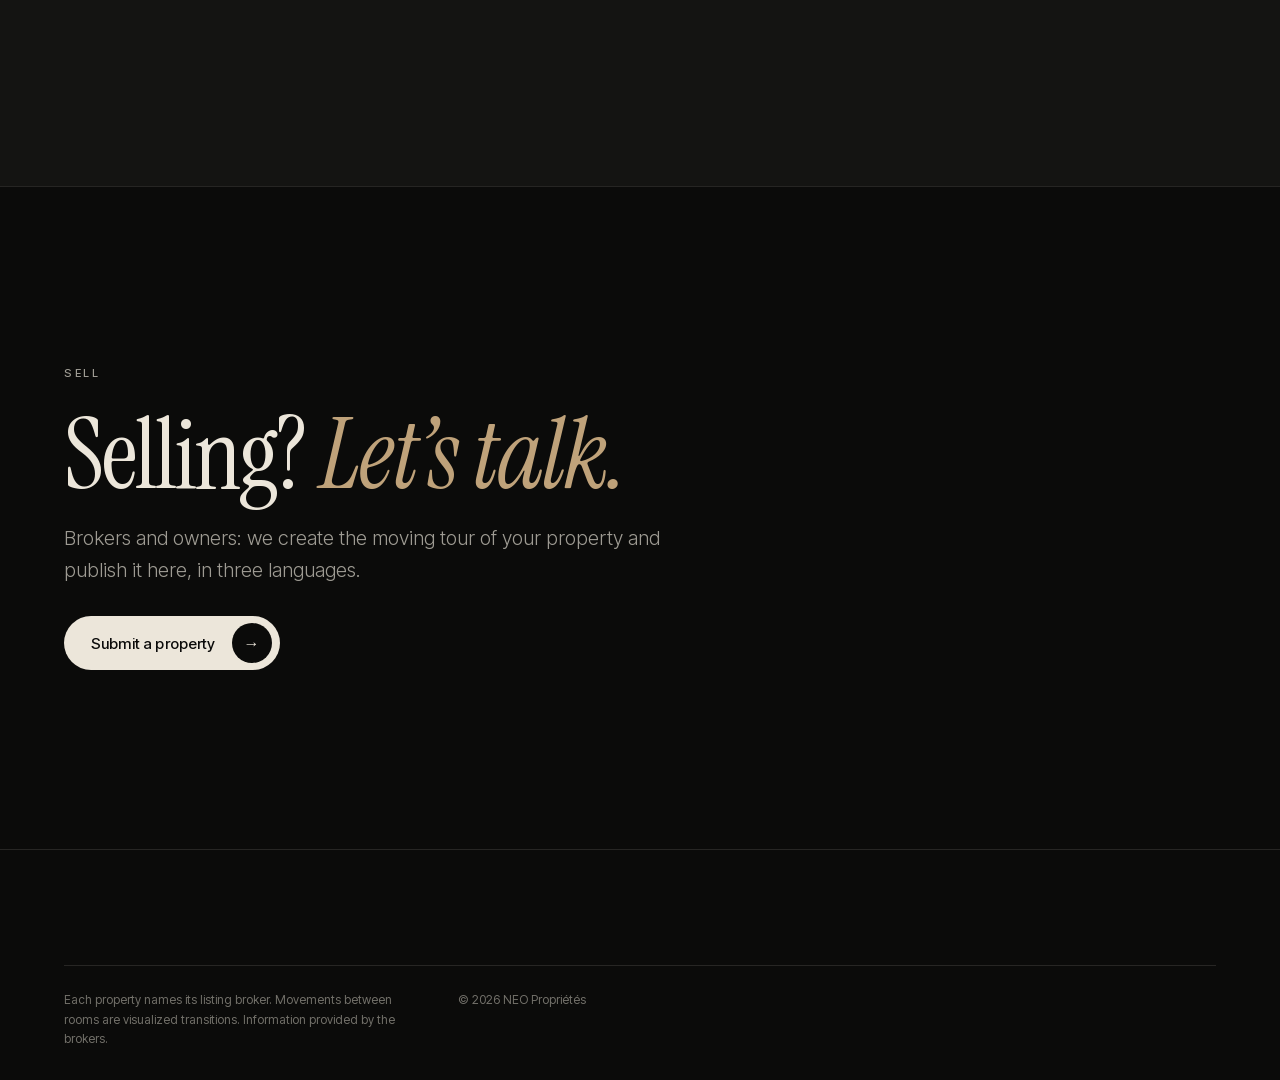
==== commit 918b8ad6: "Formulario de alta (FR/ES/EN) e interfaz madre Co-Authored-By: Claude Opus 5.5 <noreply@anthropic.co" ====
--- a/en/index.html
+++ b/en/index.html
@@ -24,9 +24,9 @@
   <header class="site-header">
     <div class="wrap header__inner">
       <a class="brand" href="./"><span class="brand__num">NEO</span> <span class="brand__name">Propriétés</span></a>
-      <nav class="topnav" aria-label="Navigation"><ul><li><a href="#proprietes">Properties</a></li><li><a href="#quartiers">Neighbourhoods</a></li></ul></nav>
+      <nav class="topnav" aria-label="Navigation"><ul><li><a href="#proprietes">Properties</a></li><li><a href="#quartiers">Neighbourhoods</a></li><li><a href="#vendre">Sell</a></li></ul></nav>
       <ul class="langswitch" aria-label="Language"><li><a href="../fr/" hreflang="fr" lang="fr">FR</a></li><li><a href="../es/" hreflang="es" lang="es">ES</a></li><li><a href="../en/" hreflang="en" lang="en" aria-current="true">EN</a></li></ul>
-      
+      <a class="btn btn--ghost header__cta" href="#vendre"><span class="btn__text">List a property</span><span class="btn__icon" aria-hidden="true"><i>→</i><i>→</i></span></a>
     </div>
   </header>
   <main id="contenu">
@@ -140,6 +140,14 @@
       </div>
     </section>
     
+    <section class="section psell" id="vendre">
+      <div class="wrap">
+        <p class="label reveal">Sell</p>
+        <h2 class="reveal">Selling? <em class="acc">Let’s talk.</em></h2>
+        <p class="lead reveal">Brokers and owners: we create the moving tour of your property and publish it here, in three languages.</p>
+        <div class="psell__links reveal"><a class="btn btn--primary" href="inscription/"><span class="btn__text">Submit a property</span><span class="btn__icon" aria-hidden="true"><i>→</i><i>→</i></span></a></div>
+      </div>
+    </section>
   </main>
   <footer class="site-footer">
     <div class="wrap footer__legal"><p>Each property names its listing broker. Movements between rooms are visualized transitions. Information provided by the brokers.</p><p>© 2026 NEO Propriétés</p></div>
